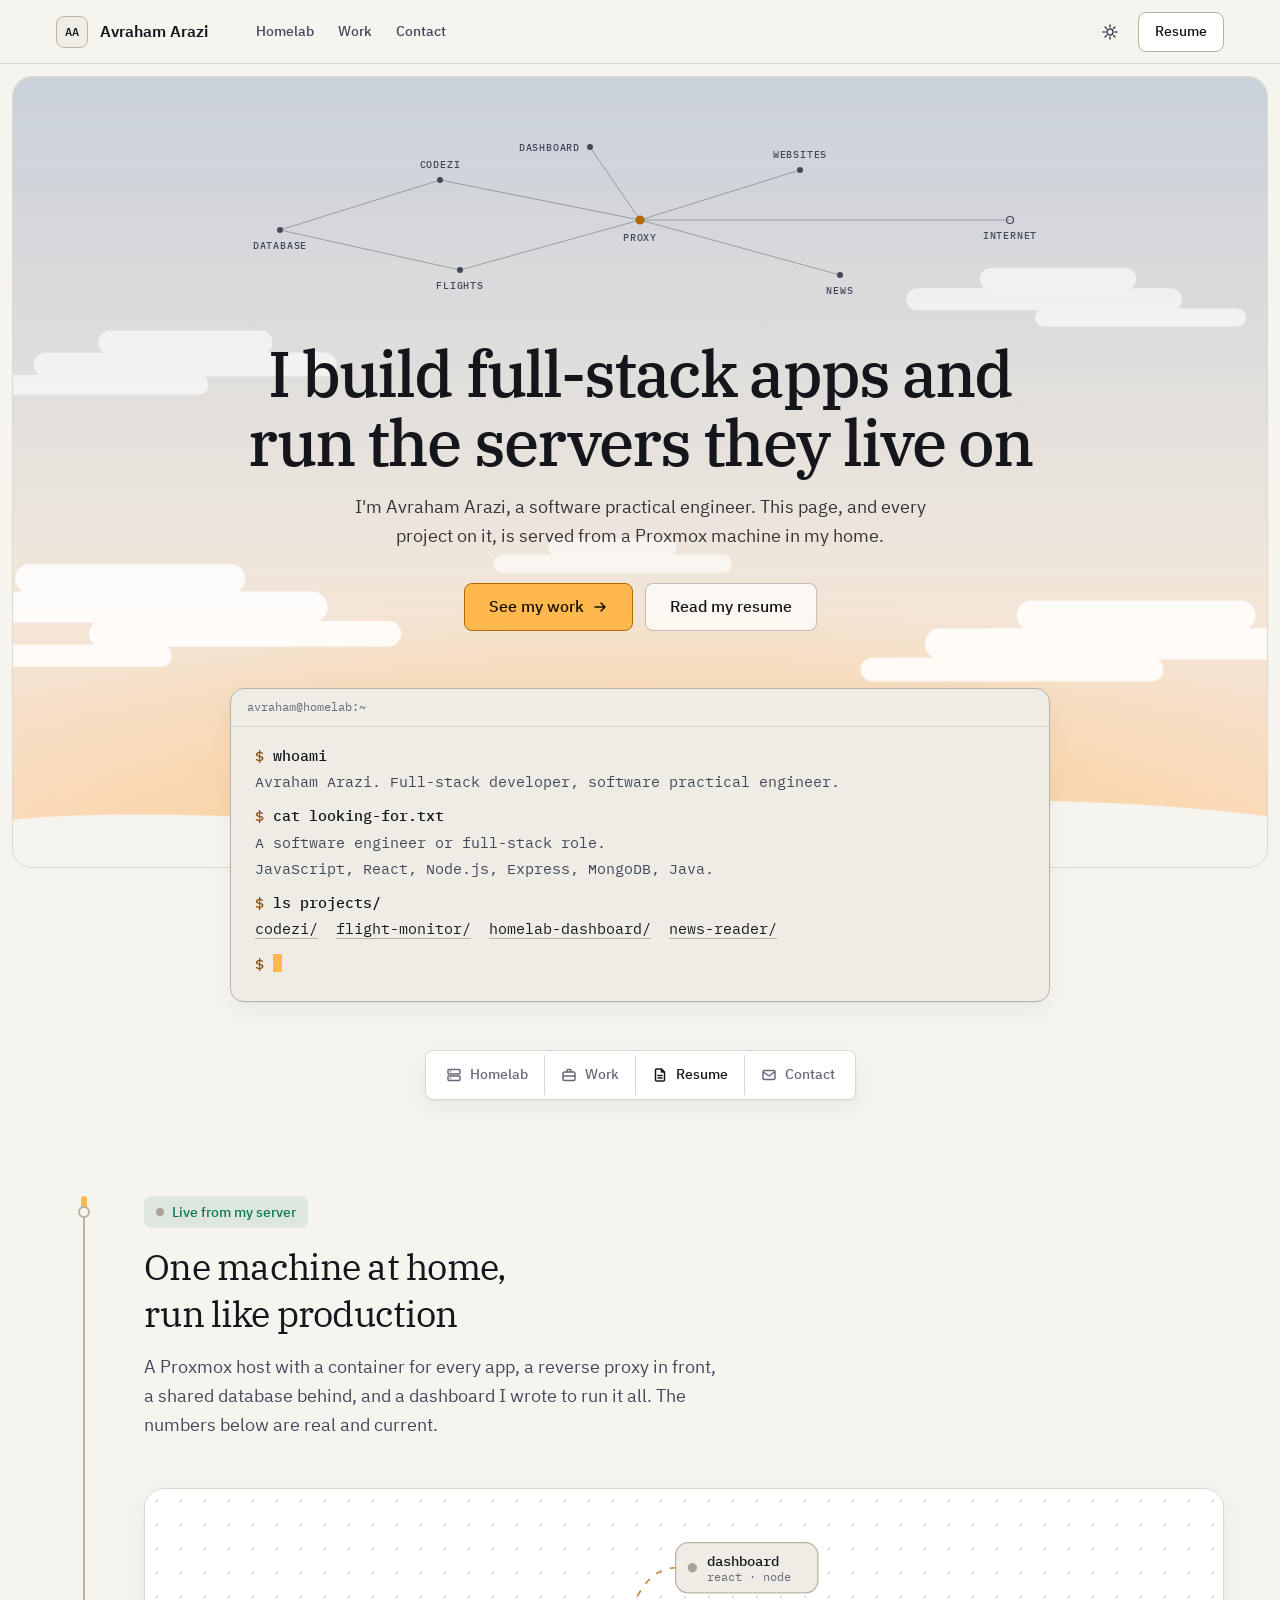
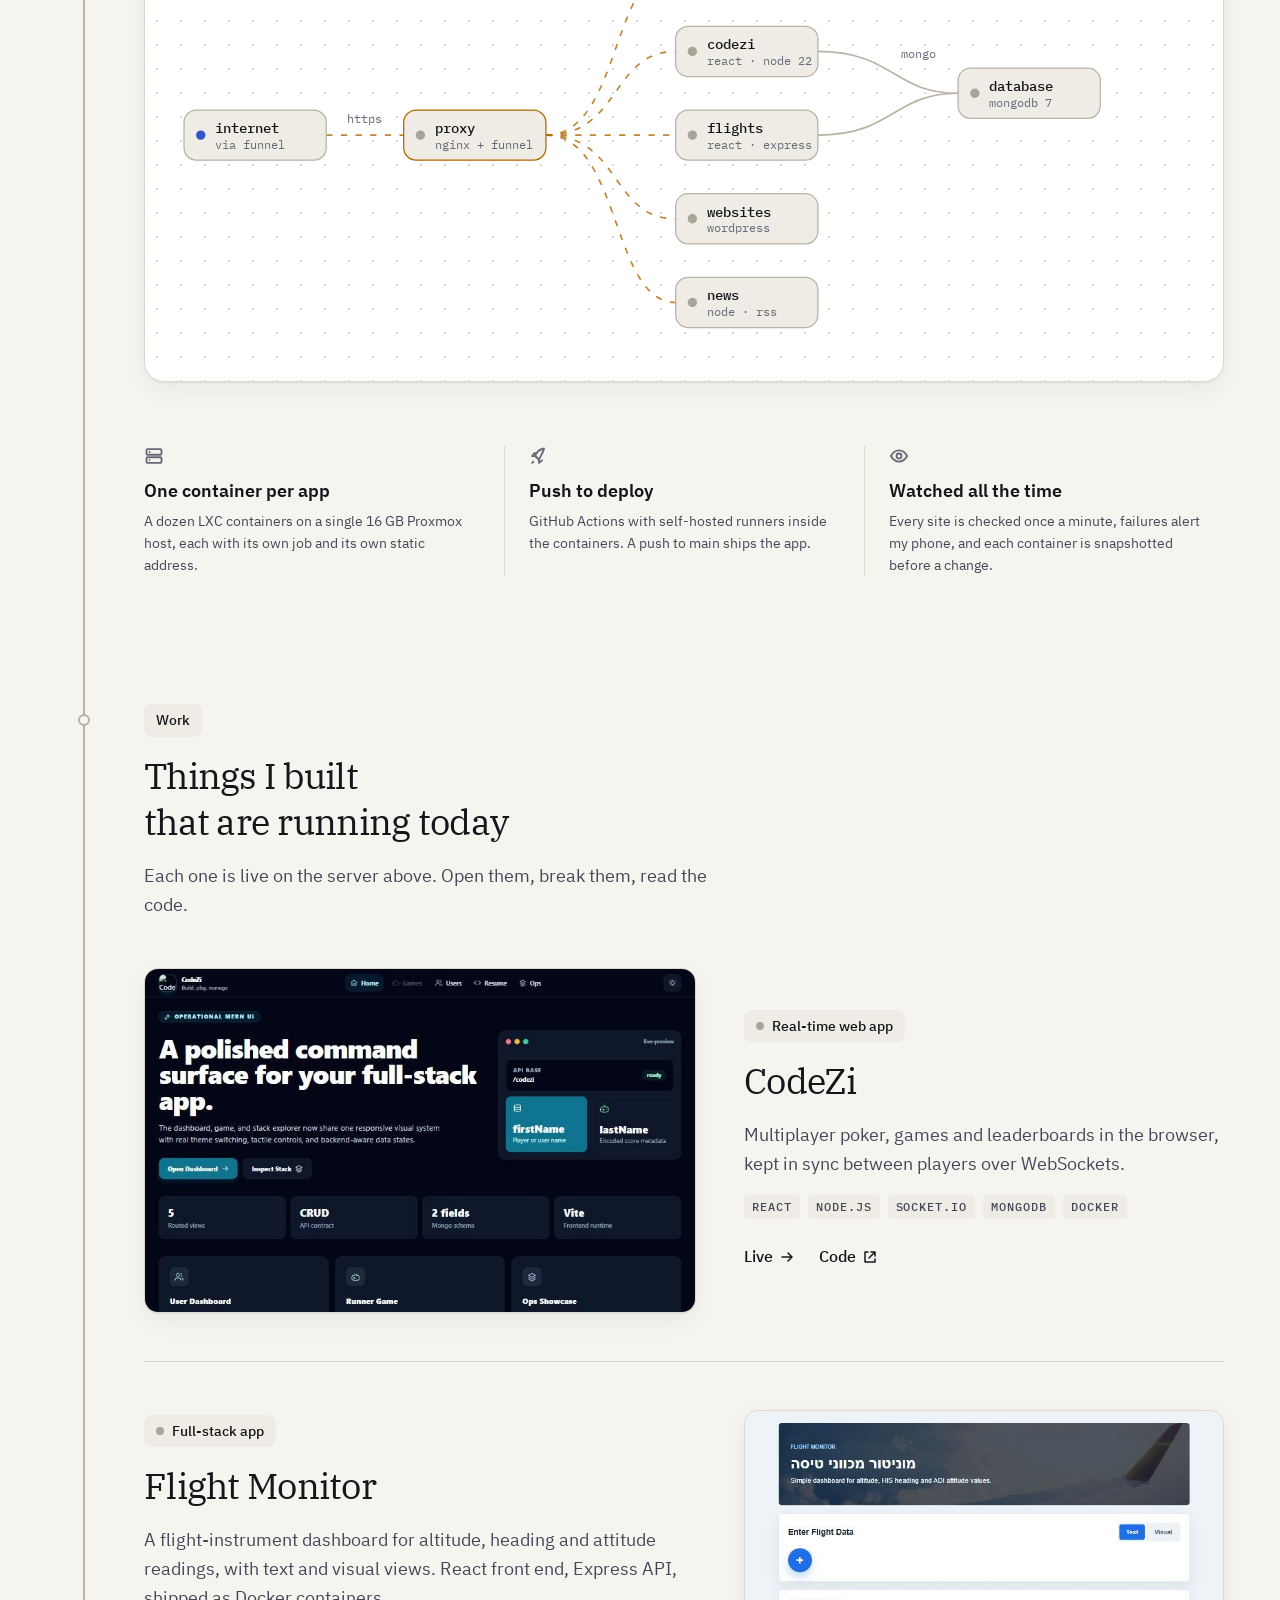
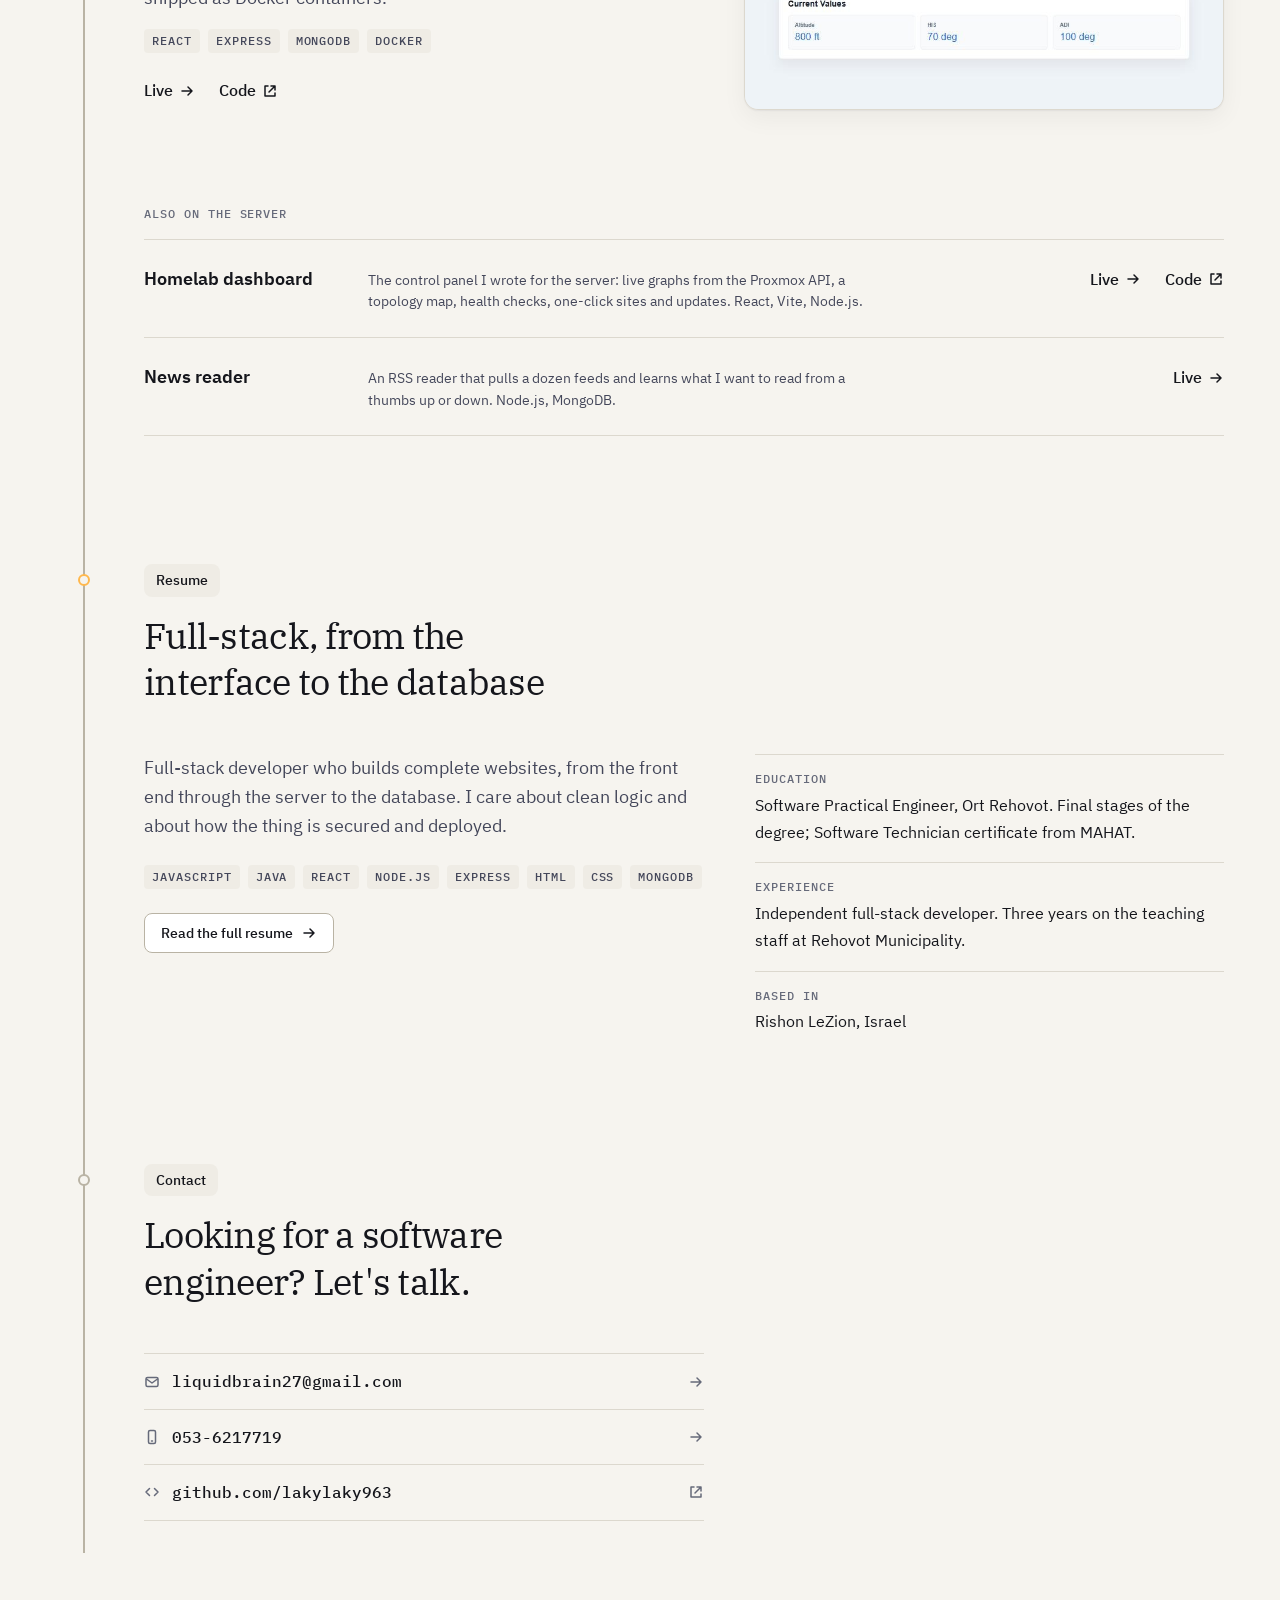
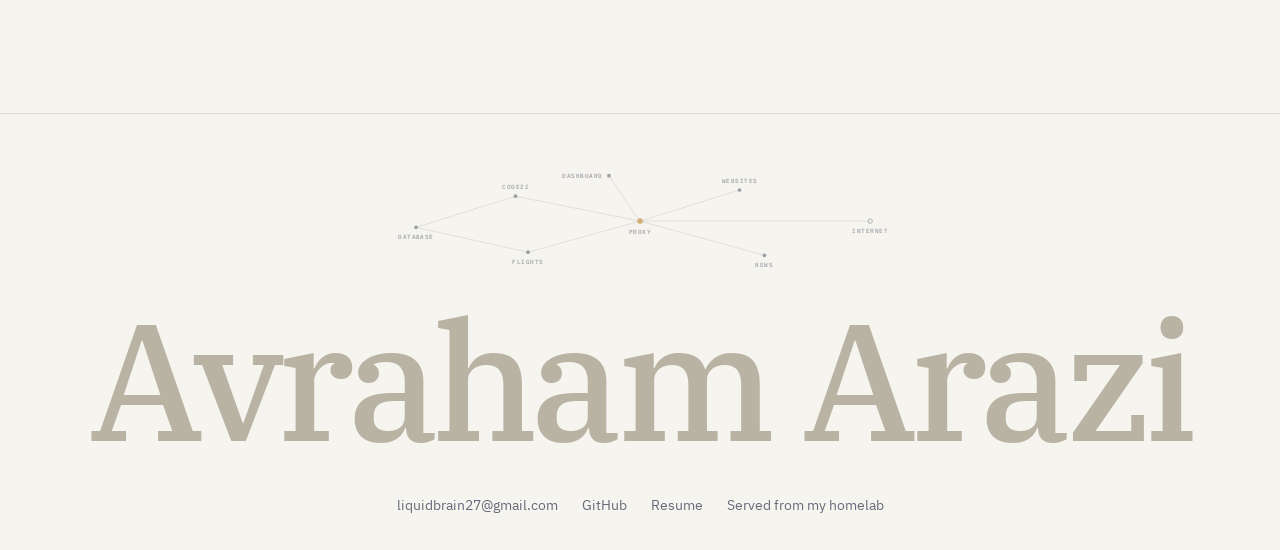
==== index.html @ 73b118d9 "Portfolio v1: sky hero, terminal, homelab chapter with live data, work, resume Static site built fro" ====
<!doctype html>
<html lang="en" dir="ltr" data-theme="dark">
<head>
<meta charset="utf-8">
<meta name="viewport" content="width=device-width, initial-scale=1">
<title>Avraham Arazi · Full-stack developer</title>
<meta name="description" content="Avraham Arazi is a full-stack developer who builds web apps and runs the servers they live on. Projects, live homelab stats and resume.">
<meta name="api-base" content="/">
<meta name="theme-color" content="#10121b">
<script>(function(){var d=document.documentElement,t;try{t=localStorage.getItem('theme')}catch(e){}if(!t)t=matchMedia('(prefers-color-scheme: light)').matches?'light':'dark';d.dataset.theme=t;d.classList.add('js')})()</script>
<link rel="preload" href="fonts/IBMPlexSans-Regular-Latin1.woff2" as="font" type="font/woff2" crossorigin>
<link rel="preload" href="fonts/IBMPlexSerif-Medium-Latin1.woff2" as="font" type="font/woff2" crossorigin>
<link rel="stylesheet" href="css/site.css">
<link rel="icon" href="img/favicon.svg" type="image/svg+xml">
</head>
<body>
<a class="skip" href="#main">Skip to content</a>

<svg width="0" height="0" style="position:absolute" aria-hidden="true">
  <symbol id="i-arrow" viewBox="0 0 16 16"><path d="M3 8h10M9 4l4 4-4 4"/></symbol>
  <symbol id="i-out" viewBox="0 0 16 16"><path d="M6 3H3v10h10v-3M9 3h4v4M13 3 7 9"/></symbol>
  <symbol id="i-sun" viewBox="0 0 16 16"><circle cx="8" cy="8" r="3"/><path d="M8 1v2M8 13v2M1 8h2M13 8h2M3 3l1.4 1.4M11.6 11.6 13 13M3 13l1.4-1.4M11.6 4.4 13 3"/></symbol>
  <symbol id="i-moon" viewBox="0 0 16 16"><path d="M13.5 9.5A6 6 0 0 1 6.5 2.5a6 6 0 1 0 7 7z"/></symbol>
  <symbol id="i-server" viewBox="0 0 16 16"><rect x="2" y="2.5" width="12" height="4.5" rx="1"/><rect x="2" y="9" width="12" height="4.5" rx="1"/><path d="M4.5 4.75h.01M4.5 11.25h.01"/></symbol>
  <symbol id="i-work" viewBox="0 0 16 16"><rect x="2" y="5" width="12" height="8.5" rx="1.5"/><path d="M6 5V3.5A1 1 0 0 1 7 2.5h2a1 1 0 0 1 1 1V5M2 9h12"/></symbol>
  <symbol id="i-file" viewBox="0 0 16 16"><path d="M9.5 2H4.5a1 1 0 0 0-1 1v10a1 1 0 0 0 1 1h7a1 1 0 0 0 1-1V5zM9.5 2v3h3M6 8.5h4M6 11h4"/></symbol>
  <symbol id="i-mail" viewBox="0 0 16 16"><rect x="2" y="3.5" width="12" height="9" rx="1.5"/><path d="m2.5 5 5.5 4 5.5-4"/></symbol>
  <symbol id="i-phone" viewBox="0 0 16 16"><rect x="4.5" y="1.5" width="7" height="13" rx="1.5"/><path d="M7.5 12h1"/></symbol>
  <symbol id="i-code" viewBox="0 0 16 16"><path d="m5.5 4.5-3.5 3.5 3.5 3.5M10.5 4.5 14 8l-3.5 3.5"/></symbol>
  <symbol id="i-rocket" viewBox="0 0 16 16"><path d="M8 11 5 8c.8-2.8 2.8-5.2 7-6 -.8 4.2-3.2 6.2-4 9zM5 8H2.500l2-2.500M8 11v2.500l2.5-2M3.5 12.500l-1 1"/></symbol>
  <symbol id="i-eye" viewBox="0 0 16 16"><path d="M1.5 8S4 3.5 8 3.5 14.5 8 14.5 8 12 12.5 8 12.5 1.5 8 1.5 8z"/><circle cx="8" cy="8" r="2"/></symbol>
</svg>

<header class="nav">
  <div class="wrap">
    <a class="brand" href="./" aria-label="Avraham Arazi, home"><span class="mono-tile" aria-hidden="true">AA</span><span>Avraham Arazi</span></a>
    <nav class="nav-links" aria-label="Main">
      <a href="#homelab">Homelab</a>
      <a href="#work">Work</a>
      <a href="#contact">Contact</a>
    </nav>
    <div class="nav-end">
      <button class="btn btn-icon theme" type="button" aria-label="Switch between dark and light theme"><svg class="icon i-moon"><use href="#i-moon"/></svg><svg class="icon i-sun"><use href="#i-sun"/></svg></button>
      <a class="btn" href="resume/">Resume</a>
    </div>
  </div>
</header>

<main id="main">
  <section class="hero" aria-labelledby="hero-title">
    <div class="sky">
      <svg class="sky-art" viewBox="0 0 1440 860" preserveAspectRatio="xMidYMax slice" aria-hidden="true">
        <defs>
          <linearGradient id="sky-g" x1="0" x2="0" y1="0" y2="1"><stop offset="0" class="sky-top"/><stop offset=".58" class="sky-mid"/><stop offset=".92" class="sky-low"/></linearGradient>
          <radialGradient id="glow-g" cx=".5" cy=".5" r=".5"><stop offset="0" class="sky-glow-a"/><stop offset="1" class="sky-glow-b"/></radialGradient>
          <pattern id="dots-p" width="24" height="24" patternUnits="userSpaceOnUse"><circle cx="1" cy="1" r="1"/></pattern>
          <linearGradient id="fade-g" x1="0" x2="0" y1="0" y2="1"><stop offset="0" stop-color="#fff"/><stop offset=".7" stop-color="#fff" stop-opacity="0"/></linearGradient>
          <mask id="fade-m"><rect width="1440" height="860" fill="url(#fade-g)"/></mask>
        </defs>
        <rect width="1440" height="860" fill="url(#sky-g)"/>
        <ellipse cx="720" cy="810" rx="820" ry="250" fill="url(#glow-g)"/>
        <rect class="sky-dots" width="1440" height="860" fill="url(#dots-p)" mask="url(#fade-m)"/>
        <g class="sky-stars"><circle cx="1336" cy="180" r="0.8" opacity="0.7"/><circle cx="410" cy="16" r="0.8" opacity="0.7"/><circle cx="525" cy="123" r="0.8" opacity="0.5"/><circle cx="515" cy="489" r="0.8" opacity="0.35"/><circle cx="1313" cy="237" r="0.6" opacity="0.9"/><circle cx="863" cy="354" r="1.3" opacity="0.9"/><circle cx="724" cy="8" r="1.3" opacity="0.9"/><circle cx="526" cy="31" r="0.8" opacity="0.5"/><circle cx="1081" cy="32" r="0.8" opacity="0.7"/><circle cx="84" cy="380" r="1" opacity="0.35"/><circle cx="356" cy="169" r="0.6" opacity="0.7"/><circle cx="1114" cy="565" r="0.6" opacity="0.35"/><circle cx="933" cy="384" r="0.8" opacity="0.9"/><circle cx="141" cy="93" r="0.8" opacity="0.9"/><circle cx="730" cy="8" r="0.6" opacity="0.7"/><circle cx="371" cy="182" r="1" opacity="0.35"/><circle cx="1067" cy="68" r="0.6" opacity="0.9"/><circle cx="1146" cy="20" r="0.8" opacity="0.35"/><circle cx="813" cy="109" r="0.6" opacity="0.7"/><circle cx="528" cy="396" r="1.3" opacity="0.35"/><circle cx="622" cy="167" r="0.8" opacity="0.35"/><circle cx="1207" cy="9" r="0.8" opacity="0.5"/><circle cx="986" cy="225" r="1.3" opacity="0.35"/><circle cx="15" cy="250" r="0.8" opacity="0.5"/><circle cx="614" cy="324" r="0.6" opacity="0.35"/><circle cx="1159" cy="149" r="1.3" opacity="0.9"/><circle cx="15" cy="44" r="0.8" opacity="0.35"/><circle cx="1279" cy="47" r="0.8" opacity="0.5"/><circle cx="682" cy="424" r="0.6" opacity="0.7"/><circle cx="94" cy="45" r="0.6" opacity="0.7"/><circle cx="484" cy="31" r="0.8" opacity="0.9"/><circle cx="217" cy="62" r="0.8" opacity="0.7"/><circle cx="70" cy="295" r="0.6" opacity="0.7"/><circle cx="1103" cy="173" r="0.8" opacity="0.7"/><circle cx="1380" cy="51" r="0.6" opacity="0.7"/><circle cx="1172" cy="318" r="0.6" opacity="0.35"/><circle cx="969" cy="260" r="1" opacity="0.35"/><circle cx="507" cy="155" r="0.8" opacity="0.35"/><circle cx="266" cy="22" r="0.6" opacity="0.7"/><circle cx="426" cy="39" r="1" opacity="0.35"/><circle cx="391" cy="516" r="0.6" opacity="0.9"/><circle cx="1240" cy="12" r="0.8" opacity="0.5"/><circle cx="201" cy="228" r="1" opacity="0.9"/><circle cx="756" cy="102" r="1" opacity="0.5"/><circle cx="810" cy="321" r="0.6" opacity="0.35"/><circle cx="724" cy="65" r="0.6" opacity="0.7"/><circle cx="786" cy="175" r="0.6" opacity="0.5"/><circle cx="1226" cy="16" r="1.3" opacity="0.35"/><circle cx="1302" cy="29" r="1" opacity="0.9"/><circle cx="1123" cy="20" r="0.6" opacity="0.5"/><circle cx="637" cy="294" r="0.8" opacity="0.7"/><circle cx="1092" cy="535" r="0.8" opacity="0.7"/><circle cx="1282" cy="560" r="0.6" opacity="0.9"/><circle cx="715" cy="118" r="0.8" opacity="0.7"/><circle cx="1006" cy="46" r="1.3" opacity="0.5"/><circle cx="1089" cy="349" r="1" opacity="0.5"/><circle cx="464" cy="345" r="0.6" opacity="0.7"/><circle cx="1424" cy="87" r="0.6" opacity="0.9"/><circle cx="1008" cy="75" r="0.8" opacity="0.35"/><circle cx="376" cy="24" r="0.8" opacity="0.35"/><circle cx="124" cy="162" r="0.6" opacity="0.7"/><circle cx="210" cy="24" r="0.6" opacity="0.7"/><circle cx="1137" cy="391" r="1" opacity="0.9"/><circle cx="1276" cy="506" r="0.8" opacity="0.35"/><circle cx="364" cy="285" r="0.8" opacity="0.35"/><circle cx="182" cy="379" r="1" opacity="0.7"/><circle cx="1411" cy="281" r="0.6" opacity="0.35"/><circle cx="474" cy="9" r="1" opacity="0.7"/><circle cx="1019" cy="107" r="0.6" opacity="0.9"/><circle cx="1299" cy="18" r="0.6" opacity="0.7"/><circle cx="584" cy="304" r="0.6" opacity="0.5"/><circle cx="1260" cy="395" r="0.6" opacity="0.5"/><circle cx="47" cy="229" r="0.8" opacity="0.35"/><circle cx="770" cy="321" r="0.6" opacity="0.9"/><circle cx="1331" cy="35" r="0.8" opacity="0.7"/><circle cx="582" cy="352" r="0.6" opacity="0.7"/><circle cx="538" cy="48" r="0.8" opacity="0.9"/><circle cx="1104" cy="30" r="0.8" opacity="0.9"/><circle cx="811" cy="440" r="1.3" opacity="0.9"/><circle cx="706" cy="155" r="0.6" opacity="0.35"/><circle cx="260" cy="32" r="1.3" opacity="0.9"/><circle cx="393" cy="378" r="0.6" opacity="0.7"/><circle cx="1013" cy="489" r="1.3" opacity="0.9"/><circle cx="687" cy="358" r="0.8" opacity="0.7"/><circle cx="199" cy="22" r="0.6" opacity="0.9"/><circle cx="346" cy="147" r="1" opacity="0.35"/><circle cx="29" cy="285" r="0.6" opacity="0.7"/><circle cx="1043" cy="334" r="0.6" opacity="0.7"/><circle cx="1383" cy="397" r="0.8" opacity="0.35"/><circle cx="1022" cy="222" r="0.8" opacity="0.9"/><circle cx="1163" cy="131" r="0.8" opacity="0.5"/><circle cx="11" cy="345" r="0.6" opacity="0.9"/><circle cx="51" cy="148" r="1.3" opacity="0.9"/><circle cx="125" cy="57" r="1.3" opacity="0.9"/><circle cx="1135" cy="11" r="1" opacity="0.7"/><circle cx="392" cy="269" r="0.6" opacity="0.5"/><circle cx="1034" cy="329" r="0.8" opacity="0.5"/><circle cx="27" cy="366" r="1" opacity="0.9"/><circle cx="1012" cy="48" r="1" opacity="0.9"/><circle cx="335" cy="53" r="0.8" opacity="0.7"/><circle cx="488" cy="551" r="0.8" opacity="0.9"/><circle cx="109" cy="185" r="0.8" opacity="0.5"/><circle cx="203" cy="89" r="1.3" opacity="0.5"/><circle cx="1430" cy="12" r="0.6" opacity="0.35"/><circle cx="758" cy="168" r="1" opacity="0.9"/><circle cx="830" cy="57" r="0.6" opacity="0.7"/><circle cx="147" cy="331" r="1.3" opacity="0.7"/><circle cx="902" cy="408" r="1.3" opacity="0.35"/><circle cx="1050" cy="559" r="1" opacity="0.9"/><circle cx="1425" cy="400" r="0.6" opacity="0.9"/></g>
        <g class="sky-cloud cloud-far">
          <rect x="60" y="300" width="330" height="26" rx="13"/><rect x="130" y="276" width="190" height="26" rx="13"/><rect x="20" y="324" width="230" height="22" rx="11"/>
          <rect x="1010" y="230" width="300" height="24" rx="12"/><rect x="1090" y="208" width="170" height="24" rx="12"/><rect x="1150" y="252" width="230" height="20" rx="10"/>
          <rect x="560" y="520" width="260" height="20" rx="10"/><rect x="620" y="502" width="140" height="20" rx="10"/>
        </g>
        <g class="sky-cloud cloud-near">
          <rect x="-40" y="560" width="420" height="34" rx="17"/><rect x="40" y="530" width="250" height="32" rx="16"/><rect x="120" y="592" width="340" height="28" rx="14"/><rect x="10" y="618" width="200" height="24" rx="12"/>
          <rect x="1030" y="600" width="450" height="34" rx="17"/><rect x="1130" y="570" width="260" height="32" rx="16"/><rect x="960" y="632" width="330" height="26" rx="13"/>
        </g>
        <path class="sky-ground" d="M0 812C220 786 430 826 720 804s520-24 720 6v50H0z"/>
      </svg>

      <svg class="constellation" viewBox="0 0 900 190" role="img" aria-label="My homelab drawn as a constellation: the internet reaches a proxy, which routes to the dashboard, CodeZi, the flight monitor, websites and news; two apps share a database.">
        <g id="const-g">
          <path class="c-line" d="M820 95 450 95M450 95 400 22M450 95 250 55M450 95 270 145M450 95 610 45M450 95 650 150M250 55 90 105M270 145 90 105"/>
          <g class="c-star" data-ct="106"><circle cx="90" cy="105" r="3"/><text x="90" y="124">database</text></g>
          <g class="c-star" data-ct="100"><circle cx="250" cy="55" r="3"/><text x="250" y="43">codezi</text></g>
          <g class="c-star" data-ct="103"><circle cx="270" cy="145" r="3"/><text x="270" y="164">flights</text></g>
          <g class="c-star" data-ct="105"><circle cx="400" cy="22" r="3"/><text x="390" y="26" style="text-anchor:end">dashboard</text></g>
          <g class="c-star proxy" data-ct="101"><circle cx="450" cy="95" r="4.5"/><text x="450" y="116">proxy</text></g>
          <g class="c-star" data-ct="108"><circle cx="610" cy="45" r="3"/><text x="610" y="33">websites</text></g>
          <g class="c-star" data-ct="110"><circle cx="650" cy="150" r="3"/><text x="650" y="169">news</text></g>
          <g class="c-star ring"><circle cx="820" cy="95" r="3.5"/><text x="820" y="114">internet</text></g>
        </g>
      </svg>

      <div class="hero-text">
        <h1 class="display" id="hero-title">I build full-stack apps and run the servers they live on</h1>
        <p class="lead">I'm Avraham Arazi, a software practical engineer. This page, and every project on it, is served from a Proxmox machine in my home.</p>
        <div class="hero-cta">
          <a class="btn btn-lg btn-primary" href="#work">See my work <svg class="icon"><use href="#i-arrow"/></svg></a>
          <a class="btn btn-lg btn-sky" href="resume/">Read my resume</a>
        </div>
      </div>
    </div>

    <div class="terminal" role="region" aria-label="Introduction">
      <div class="term-bar">avraham@homelab:~</div>
      <div class="term-body typing">
        <p class="cmd" data-line>whoami</p>
        <p class="out" data-line>Avraham Arazi. Full-stack developer, software practical engineer.</p>
        <p class="cmd" data-line>cat looking-for.txt</p>
        <p class="out" data-line>A software engineer or full-stack role.
JavaScript, React, Node.js, Express, MongoDB, Java.</p>
        <p class="cmd" data-line>ls projects/</p>
        <p class="out" data-line><a href="#p-codezi">codezi/</a>  <a href="#p-flights">flight-monitor/</a>  <a href="#also">homelab-dashboard/</a>  <a href="#also">news-reader/</a></p>
        <p class="cmd" data-line><span class="cursor" aria-hidden="true"></span></p>
      </div>
    </div>
  </section>

  <nav class="chapterbar" aria-label="Chapters">
    <ul>
      <li><a href="#homelab"><svg class="icon"><use href="#i-server"/></svg>Homelab</a></li>
      <li><a href="#work"><svg class="icon"><use href="#i-work"/></svg>Work</a></li>
      <li><a href="#resume"><svg class="icon"><use href="#i-file"/></svg>Resume</a></li>
      <li><a href="#contact"><svg class="icon"><use href="#i-mail"/></svg>Contact</a></li>
    </ul>
  </nav>

  <div class="chapters">
    <div class="cable" aria-hidden="true"><span class="packet"></span></div>

    <section class="chapter" id="homelab" aria-labelledby="homelab-title">
      <div class="chapter-head">
        <span class="pill pill-live"><span class="dot" data-host-dot></span>Live from my server</span>
        <h2 id="homelab-title">One machine at home,<br>run like production</h2>
        <p class="lead">A Proxmox host with a container for every app, a reverse proxy in front, a shared database behind, and a dashboard I wrote to run it all. The numbers below are real and current.</p>
      </div>

      <div class="panel topo">
        <svg viewBox="0 0 1000 440" role="img" aria-label="How a request reaches each app: internet, then the proxy, then one container per app, with a shared database.">
          <path class="edge live" d="M158 220H232"/>
          <path class="edge live" d="M368 220C440 220 430 60 492 60"/>
          <path class="edge live" d="M368 220C440 220 430 140 492 140"/>
          <path class="edge live" d="M368 220H492"/>
          <path class="edge live" d="M368 220C440 220 430 300 492 300"/>
          <path class="edge live" d="M368 220C440 220 430 380 492 380"/>
          <path class="edge" d="M628 140C700 140 700 180 762 180"/>
          <path class="edge" d="M628 220C700 220 700 180 762 180"/>
          <text class="edge-label" x="195" y="208">https</text>
          <text class="edge-label" x="724" y="146">mongo</text>
          <g class="node" transform="translate(90 220)"><rect x="-68" y="-24" width="136" height="48" rx="12"/><circle class="led" cx="-52" cy="0" r="4.5" style="fill:var(--data-2)"/><text class="n-name" x="-38" y="-2">internet</text><text class="n-sub" x="-38" y="13">via funnel</text></g>
          <g class="node proxy" data-ct="101" transform="translate(300 220)"><rect x="-68" y="-24" width="136" height="48" rx="12"/><circle class="led" cx="-52" cy="0" r="4.5"/><text class="n-name" x="-38" y="-2">proxy</text><text class="n-sub" x="-38" y="13">nginx + funnel</text></g>
          <g class="node" data-ct="105" transform="translate(560 60)"><rect x="-68" y="-24" width="136" height="48" rx="12"/><circle class="led" cx="-52" cy="0" r="4.5"/><text class="n-name" x="-38" y="-2">dashboard</text><text class="n-sub" x="-38" y="13">react · node</text></g>
          <g class="node" data-ct="100" transform="translate(560 140)"><rect x="-68" y="-24" width="136" height="48" rx="12"/><circle class="led" cx="-52" cy="0" r="4.5"/><text class="n-name" x="-38" y="-2">codezi</text><text class="n-sub" x="-38" y="13">react · node 22</text></g>
          <g class="node" data-ct="103" transform="translate(560 220)"><rect x="-68" y="-24" width="136" height="48" rx="12"/><circle class="led" cx="-52" cy="0" r="4.5"/><text class="n-name" x="-38" y="-2">flights</text><text class="n-sub" x="-38" y="13">react · express</text></g>
          <g class="node" data-ct="108" transform="translate(560 300)"><rect x="-68" y="-24" width="136" height="48" rx="12"/><circle class="led" cx="-52" cy="0" r="4.5"/><text class="n-name" x="-38" y="-2">websites</text><text class="n-sub" x="-38" y="13">wordpress</text></g>
          <g class="node" data-ct="110" transform="translate(560 380)"><rect x="-68" y="-24" width="136" height="48" rx="12"/><circle class="led" cx="-52" cy="0" r="4.5"/><text class="n-name" x="-38" y="-2">news</text><text class="n-sub" x="-38" y="13">node · rss</text></g>
          <g class="node" data-ct="106" transform="translate(830 180)"><rect x="-68" y="-24" width="136" height="48" rx="12"/><circle class="led" cx="-52" cy="0" r="4.5"/><text class="n-name" x="-38" y="-2">database</text><text class="n-sub" x="-38" y="13">mongodb 7</text></g>
        </svg>
      </div>

      <div class="wall">
        <article class="card chart" data-chart="cpu"><div class="card-head"><h3>CPU</h3><span class="label" data-note>last 24 h</span></div><div data-plot><p class="empty">Loading live data…</p></div></article>
        <article class="card chart" data-chart="mem"><div class="card-head"><h3>Memory</h3><span class="label" data-note>last 24 h</span></div><div data-plot><p class="empty">Loading live data…</p></div></article>
        <article class="card chart" data-chart="net"><div class="card-head"><h3>Network</h3><span class="label" data-note>last 24 h</span></div><div data-plot><p class="empty">Loading live data…</p></div></article>
        <article class="card span-2"><div class="card-head"><h3>Uptime</h3><span class="label">last 7 days</span></div><div data-uptime><p class="empty">Loading live data…</p></div></article>
        <article class="card readout"><div class="card-head"><h3>Right now</h3><span class="label" data-at></span></div><div data-readout><p class="empty">Loading live data…</p></div></article>
      </div>

      <ul class="facts">
        <li><svg class="icon icon-lg"><use href="#i-server"/></svg><h3>One container per app</h3><p>A dozen LXC containers on a single 16 GB Proxmox host, each with its own job and its own static address.</p></li>
        <li><svg class="icon icon-lg"><use href="#i-rocket"/></svg><h3>Push to deploy</h3><p>GitHub Actions with self-hosted runners inside the containers. A push to main ships the app.</p></li>
        <li><svg class="icon icon-lg"><use href="#i-eye"/></svg><h3>Watched all the time</h3><p>Every site is checked once a minute, failures alert my phone, and each container is snapshotted before a change.</p></li>
      </ul>
    </section>

    <section class="chapter" id="work" aria-labelledby="work-title">
      <div class="chapter-head">
        <span class="pill">Work</span>
        <h2 id="work-title">Things I built<br>that are running today</h2>
        <p class="lead">Each one is live on the server above. Open them, break them, read the code.</p>
      </div>

      <article class="project" id="p-codezi">
        <a class="shot" href="https://central-proxy.bluebuck-tailor.ts.net/codezi/"><img src="img/codezi.jpg" width="800" height="500" loading="lazy" alt="CodeZi home screen"></a>
        <div class="project-text">
          <span class="pill"><span class="dot" data-site="codezi"></span>Real-time web app</span>
          <h2>CodeZi</h2>
          <p class="lead">Multiplayer poker, games and leaderboards in the browser, kept in sync between players over WebSockets.</p>
          <ul class="tags"><li class="tag">React</li><li class="tag">Node.js</li><li class="tag">Socket.io</li><li class="tag">MongoDB</li><li class="tag">Docker</li></ul>
          <div class="project-links"><a class="quiet" href="https://central-proxy.bluebuck-tailor.ts.net/codezi/">Live <svg class="icon"><use href="#i-arrow"/></svg></a><a class="quiet" href="https://github.com/lakylaky963/CodeZi-Homelab">Code <svg class="icon"><use href="#i-out"/></svg></a></div>
        </div>
      </article>

      <article class="project" id="p-flights">
        <a class="shot" href="https://central-proxy.bluebuck-tailor.ts.net/docker-avi/"><img src="img/flights.jpg" width="800" height="500" loading="lazy" alt="Flight Monitor showing altitude, heading and attitude values"></a>
        <div class="project-text">
          <span class="pill"><span class="dot" data-site="flights"></span>Full-stack app</span>
          <h2>Flight Monitor</h2>
          <p class="lead">A flight-instrument dashboard for altitude, heading and attitude readings, with text and visual views. React front end, Express API, shipped as Docker containers.</p>
          <ul class="tags"><li class="tag">React</li><li class="tag">Express</li><li class="tag">MongoDB</li><li class="tag">Docker</li></ul>
          <div class="project-links"><a class="quiet" href="https://central-proxy.bluebuck-tailor.ts.net/docker-avi/">Live <svg class="icon"><use href="#i-arrow"/></svg></a><a class="quiet" href="https://github.com/home-lab-TH/shachar_b_avi">Code <svg class="icon"><use href="#i-out"/></svg></a></div>
        </div>
      </article>

      <div class="also" id="also">
        <h3 class="label">Also on the server</h3>
        <ul>
          <li><span class="also-name">Homelab dashboard</span><span class="also-what">The control panel I wrote for the server: live graphs from the Proxmox API, a topology map, health checks, one-click sites and updates. React, Vite, Node.js.</span><span class="project-links"><a class="quiet" href="https://central-proxy.bluebuck-tailor.ts.net/">Live <svg class="icon"><use href="#i-arrow"/></svg></a><a class="quiet" href="https://github.com/home-lab-TH/landingPage">Code <svg class="icon"><use href="#i-out"/></svg></a></span></li>
          <li><span class="also-name">News reader</span><span class="also-what">An RSS reader that pulls a dozen feeds and learns what I want to read from a thumbs up or down. Node.js, MongoDB.</span><span class="project-links"><a class="quiet" href="https://central-proxy.bluebuck-tailor.ts.net/news/">Live <svg class="icon"><use href="#i-arrow"/></svg></a></span></li>
        </ul>
      </div>
    </section>

    <section class="chapter" id="resume" aria-labelledby="resume-title">
      <div class="chapter-head">
        <span class="pill">Resume</span>
        <h2 id="resume-title">Full-stack, from the<br>interface to the database</h2>
      </div>
      <div class="two">
        <div>
          <p class="lead">Full-stack developer who builds complete websites, from the front end through the server to the database. I care about clean logic and about how the thing is secured and deployed.</p>
          <ul class="tags"><li class="tag">JavaScript</li><li class="tag">Java</li><li class="tag">React</li><li class="tag">Node.js</li><li class="tag">Express</li><li class="tag">HTML</li><li class="tag">CSS</li><li class="tag">MongoDB</li></ul>
          <a class="btn" href="resume/">Read the full resume <svg class="icon"><use href="#i-arrow"/></svg></a>
        </div>
        <dl class="kv">
          <div><dt class="label">Education</dt><dd>Software Practical Engineer, Ort Rehovot. Final stages of the degree; Software Technician certificate from MAHAT.</dd></div>
          <div><dt class="label">Experience</dt><dd>Independent full-stack developer. Three years on the teaching staff at Rehovot Municipality.</dd></div>
          <div><dt class="label">Based in</dt><dd>Rishon LeZion, Israel</dd></div>
        </dl>
      </div>
    </section>

    <section class="chapter" id="contact" aria-labelledby="contact-title">
      <div class="chapter-head">
        <span class="pill">Contact</span>
        <h2 id="contact-title">Looking for a software<br>engineer? Let's talk.</h2>
      </div>
        <div class="contact-list ltr">
          <a href="mailto:liquidbrain27@gmail.com"><svg class="icon"><use href="#i-mail"/></svg>liquidbrain27@gmail.com<svg class="icon go"><use href="#i-arrow"/></svg></a>
          <a href="tel:+972536217719"><svg class="icon"><use href="#i-phone"/></svg>053-6217719<svg class="icon go"><use href="#i-arrow"/></svg></a>
          <a href="https://github.com/lakylaky963"><svg class="icon"><use href="#i-code"/></svg>github.com/lakylaky963<svg class="icon go"><use href="#i-out"/></svg></a>
        </div>
    </section>
  </div>
</main>

<footer class="footer">
  <svg class="constellation" viewBox="0 0 900 190" aria-hidden="true"><use href="#const-g"/></svg>
  <p class="wordmark" aria-hidden="true">Avraham Arazi</p>
  <p class="footer-row"><a href="mailto:liquidbrain27@gmail.com">liquidbrain27@gmail.com</a><a href="https://github.com/lakylaky963">GitHub</a><a href="resume/">Resume</a><span>Served from my homelab<span data-foot-uptime></span></span></p>
</footer>

<script src="js/site.js" defer></script>
</body>
</html>
---- css/site.css ----
/* Avraham Arazi portfolio. Every value comes from DESIGN.md; use the tokens, not raw values. */

/* ---------- fonts (IBM Plex, self-hosted, SIL OFL) ---------- */
@font-face { font-family: 'IBM Plex Sans'; font-weight: 400; font-display: swap; src: url('../fonts/IBMPlexSans-Regular-Latin1.woff2') format('woff2'); }
@font-face { font-family: 'IBM Plex Sans'; font-weight: 500; font-display: swap; src: url('../fonts/IBMPlexSans-Medium-Latin1.woff2') format('woff2'); }
@font-face { font-family: 'IBM Plex Sans'; font-weight: 600; font-display: swap; src: url('../fonts/IBMPlexSans-SemiBold-Latin1.woff2') format('woff2'); }
@font-face { font-family: 'IBM Plex Serif'; font-weight: 400; font-display: swap; src: url('../fonts/IBMPlexSerif-Regular-Latin1.woff2') format('woff2'); }
@font-face { font-family: 'IBM Plex Serif'; font-weight: 500; font-display: swap; src: url('../fonts/IBMPlexSerif-Medium-Latin1.woff2') format('woff2'); }
@font-face { font-family: 'IBM Plex Mono'; font-weight: 400; font-display: swap; src: url('../fonts/IBMPlexMono-Regular-Latin1.woff2') format('woff2'); }
@font-face { font-family: 'IBM Plex Mono'; font-weight: 500; font-display: swap; src: url('../fonts/IBMPlexMono-Medium-Latin1.woff2') format('woff2'); }

/* ---------- tokens ---------- */
:root {
  --bg:#10121b; --surface:#171a26; --raised:#1f2331; --line:#2a2e3e; --line-strong:#3b4055;
  --text:#eef0f6; --text-2:#b7bbcb; --muted:#8c92a8;
  --accent:#ffb84d; --accent-ink:#1a1000; --accent-text:#ffb84d; --accent-mark:#ffb84d;
  --data-2:#7aa2ff; --ok:#34d399; --warn:#fbbf24; --error:#f87171; --off:#5a5f73;
  --sky-top:#151a33; --sky-mid:#3a3257; --sky-low:#8a5a52; --sky-horizon:rgba(255,184,77,.35); --cloud:#2b2947;
  --star-op:.75; --over-sky:rgba(0,0,0,.35); --nav-bg:rgba(16,18,27,.85); --btn-edge:rgba(255,255,255,.15);
  --shadow:none;
  --r-xl:20px; --r-lg:14px; --r-md:8px; --r-sm:4px;
  --s-1:4px; --s-2:8px; --s-3:12px; --s-4:16px; --s-5:24px; --s-6:32px; --s-7:48px; --s-8:64px; --s-9:96px; --s-10:128px;
  --content:1200px; --gutter:88px; --measure:68ch;
  --serif:'IBM Plex Serif','Frank Ruhl Libre',Georgia,serif;
  --sans:'IBM Plex Sans','IBM Plex Sans Hebrew',system-ui,-apple-system,'Segoe UI',sans-serif;
  --mono:'IBM Plex Mono',ui-monospace,Menlo,Consolas,monospace;
  color-scheme:dark;
}
[data-theme="light"] {
  --bg:#f6f4ef; --surface:#ffffff; --raised:#efece5; --line:#dcd8ce; --line-strong:#b9b3a4;
  --text:#15161c; --text-2:#44475a; --muted:#666a7a;
  --accent-text:#8f4a00; --accent-mark:#b06a00;
  --data-2:#3256cc; --ok:#0b7a53; --warn:#a15c00; --error:#c22f2f; --off:#a9a496;
  --sky-top:#dfe7f1; --sky-mid:#f1e9e0; --sky-low:#f9dcc0; --sky-horizon:rgba(255,184,77,.30); --cloud:#ffffff;
  --star-op:0; --over-sky:rgba(255,255,255,.7); --nav-bg:rgba(246,244,239,.88); --btn-edge:#b06a00;
  --shadow:0 1px 2px rgba(21,22,28,.06), 0 8px 24px rgba(21,22,28,.05);
  color-scheme:light;
}

/* ---------- base ---------- */
*, *::before, *::after { box-sizing: border-box; }
html { scroll-behavior: smooth; scroll-padding-top: 132px; -webkit-text-size-adjust: 100%; }
body { margin: 0; background: var(--bg); color: var(--text); font: 400 16px/1.7 var(--sans); -webkit-font-smoothing: antialiased; }
h1, h2, h3, p, ul, ol, dl, dd, figure { margin: 0; }
ul, ol { padding: 0; list-style: none; }
img, svg { display: block; max-width: 100%; }
a { color: inherit; text-decoration: none; }
button { font: inherit; color: inherit; cursor: pointer; background: none; border: 0; padding: 0; }
:focus-visible { outline: 2px solid var(--accent-text); outline-offset: 2px; border-radius: var(--r-sm); }
::selection { background: var(--accent); color: var(--accent-ink); }
.icon { width: 16px; height: 16px; flex: none; fill: none; stroke: currentColor; stroke-width: 1.5; stroke-linecap: round; stroke-linejoin: round; }
.icon-lg { width: 20px; height: 20px; }
.sr { position: absolute; width: 1px; height: 1px; overflow: hidden; clip-path: inset(50%); white-space: nowrap; }
.skip { position: absolute; inset-inline-start: var(--s-4); top: -100px; z-index: 50; background: var(--accent); color: var(--accent-ink); padding: var(--s-2) var(--s-4); border-radius: var(--r-md); font-weight: 500; }
.skip:focus { top: var(--s-4); }
.wrap { max-width: var(--content); margin-inline: auto; padding-inline: var(--s-4); }

h1, h2, .display { font-family: var(--serif); letter-spacing: -.02em; text-wrap: balance; }
.display { font-weight: 500; font-size: clamp(40px, 5.2vw, 64px); line-height: 1.08; letter-spacing: -.03em; }
h1 { font-weight: 500; font-size: clamp(34px, 4.4vw, 44px); line-height: 1.12; }
h2 { font-weight: 400; font-size: clamp(28px, 3.4vw, 36px); line-height: 1.3; }
h3 { font: 600 18px/1.4 var(--sans); }
.lead { font-size: 18px; line-height: 1.6; color: var(--text-2); max-width: 52ch; }
.small { font-size: 14px; line-height: 1.45; }
.label { font: 500 12px/1.4 var(--mono); letter-spacing: .08em; text-transform: uppercase; color: var(--muted); }
.data { font: 500 14px/1.4 var(--mono); font-variant-numeric: tabular-nums; }
.muted { color: var(--muted); }
.ltr { direction: ltr; unicode-bidi: isolate; }

/* ---------- buttons, links, pills, tags ---------- */
.btn { display: inline-flex; align-items: center; gap: var(--s-2); height: 40px; padding: 0 var(--s-4); border-radius: var(--r-md); font-size: 14px; font-weight: 500; white-space: nowrap; border: 1px solid var(--line-strong); background: var(--surface); color: var(--text); transition: border-color .15s ease-out, filter .15s ease-out, background-color .15s ease-out; }
.btn:hover { border-color: var(--accent-text); }
.btn-primary { background: var(--accent); color: var(--accent-ink); border-color: var(--btn-edge); }
.btn-primary:hover { filter: brightness(1.06); border-color: var(--btn-edge); }
.btn-lg { height: 48px; padding: 0 var(--s-5); font-size: 16px; }
.btn-icon { width: 40px; padding: 0; justify-content: center; border-color: transparent; background: transparent; color: var(--text-2); }
.btn-icon:hover { background: var(--raised); border-color: transparent; }
.quiet { display: inline-flex; align-items: center; gap: 6px; font-weight: 500; color: var(--text); text-decoration: underline transparent 1px; text-underline-offset: 4px; transition: text-decoration-color .15s ease-out; }
.quiet:hover { text-decoration-color: currentColor; }
.link { color: var(--accent-text); text-decoration: underline 1px; text-underline-offset: 3px; }
.pill { display: inline-flex; align-items: center; gap: var(--s-2); padding: 6px var(--s-3); border-radius: var(--r-md); background: var(--raised); font-size: 14px; font-weight: 500; line-height: 1.45; }
.pill-live { background: color-mix(in srgb, var(--ok) 10%, transparent); color: var(--ok); }
.dot { width: 8px; height: 8px; border-radius: 50%; background: var(--off); flex: none; }
.dot[data-state="up"] { background: var(--ok); }
.dot[data-state="down"] { background: var(--error); }
.tags { display: flex; flex-wrap: wrap; gap: var(--s-2); }
.tag { font: 500 12px/1.4 var(--mono); letter-spacing: .08em; text-transform: uppercase; padding: var(--s-1) var(--s-2); border-radius: var(--r-sm); background: var(--raised); color: var(--text-2); }

/* ---------- nav ---------- */
.nav { position: sticky; top: 0; z-index: 30; height: 64px; background: var(--nav-bg); border-bottom: 1px solid var(--line); }
@supports (backdrop-filter: none) { .nav { backdrop-filter: saturate(1.4) blur(10px); } }
.nav .wrap { height: 100%; display: flex; align-items: center; gap: var(--s-5); }
.brand { display: flex; align-items: center; gap: var(--s-3); font-weight: 600; }
.mono-tile { width: 32px; height: 32px; display: grid; place-items: center; border-radius: var(--r-md); background: var(--raised); border: 1px solid var(--line-strong); font: 500 12px/1 var(--mono); }
.nav-links { display: flex; gap: var(--s-5); margin-inline-start: var(--s-5); font-size: 14px; font-weight: 500; color: var(--text-2); }
.nav-links a:hover { color: var(--text); }
.nav-links a[aria-current="page"] { color: var(--accent-text); }
.nav-end { margin-inline-start: auto; display: flex; align-items: center; gap: var(--s-2); }
.theme .i-sun { display: none; }
[data-theme="light"] .theme .i-sun { display: block; }
[data-theme="light"] .theme .i-moon { display: none; }
@media (max-width: 720px) { .nav-links { display: none; } .brand span:last-child { display: none; } }

/* ---------- hero: the sky ---------- */
.hero { padding: var(--s-3) var(--s-3) 0; }
.sky { position: relative; isolation: isolate; overflow: hidden; border-radius: var(--r-xl); border: 1px solid var(--line); min-height: min(88vh, 860px); display: flex; flex-direction: column; align-items: center; text-align: center; padding: var(--s-7) var(--s-4) 220px; }
.sky-art { position: absolute; inset: 0; width: 100%; height: 100%; z-index: -1; }
.sky-top { stop-color: var(--sky-top); } .sky-mid { stop-color: var(--sky-mid); } .sky-low { stop-color: var(--sky-low); }
.sky-glow-a { stop-color: var(--accent); stop-opacity: .5; } .sky-glow-b { stop-color: var(--accent); stop-opacity: 0; }
[data-theme="light"] .sky-glow-a { stop-opacity: .38; }
.sky-dots { fill: var(--text); opacity: .16; }
[data-theme="light"] .sky-dots { opacity: .1; }
.sky-stars { fill: var(--text); opacity: var(--star-op); }
.sky-cloud { fill: var(--cloud); }
.cloud-far { opacity: .6; animation: drift 140s linear infinite alternate; }
.cloud-near { opacity: .85; animation: drift 90s linear infinite alternate-reverse; }
@keyframes drift { from { transform: translate3d(-40px, 0, 0); } to { transform: translate3d(60px, 0, 0); } }
.sky-ground { fill: var(--bg); }

.constellation { width: min(900px, 100%); height: auto; margin-bottom: var(--s-5); overflow: visible; }
.c-line { stroke: var(--text); stroke-width: 1; fill: none; opacity: .3; }
.c-star circle { fill: var(--text-2); }
.c-star[data-state="up"] circle { fill: var(--text); animation: pulse 4s ease-in-out infinite; }
.c-star[data-state="down"] circle { fill: var(--off); }
.c-star.proxy circle { fill: var(--accent-mark); }
.c-star.ring circle { fill: none; stroke: var(--text-2); stroke-width: 1.2; }
.c-star text { font: 500 10px/1 var(--mono); letter-spacing: .08em; text-transform: uppercase; fill: var(--text-2); text-anchor: middle; }
.c-star:nth-of-type(2n)[data-state="up"] circle { animation-delay: 1.3s; }
.c-star:nth-of-type(3n)[data-state="up"] circle { animation-delay: 2.6s; }
@keyframes pulse { 0%, 100% { opacity: 1; } 50% { opacity: .45; } }
@media (max-width: 720px) { .c-star text { display: none; } }

.hero-text { max-width: 880px; display: flex; flex-direction: column; align-items: center; gap: var(--s-4); }
.hero-text .lead { max-width: 56ch; color: var(--text); opacity: .86; }
.hero-cta { display: flex; flex-wrap: wrap; justify-content: center; gap: var(--s-3); margin-top: var(--s-4); }
.btn-sky { background: var(--over-sky); border-color: color-mix(in srgb, var(--text) 25%, transparent); }

/* ---------- terminal ---------- */
.terminal { position: relative; z-index: 2; width: min(820px, calc(100% - var(--s-6))); margin: -180px auto 0; border-radius: var(--r-lg); border: 1px solid var(--line-strong); background: var(--raised); box-shadow: var(--shadow); text-align: start; direction: ltr; }
.term-bar { padding: 10px var(--s-4); border-bottom: 1px solid var(--line); font: 400 12px/1.4 var(--mono); color: var(--muted); }
.term-body { padding: var(--s-4) var(--s-5) var(--s-5); font: 400 15px/1.75 var(--mono); min-height: 248px; }
.term-body p { white-space: pre-wrap; overflow-wrap: anywhere; }
.term-body .cmd { color: var(--text); font-weight: 500; margin-top: var(--s-2); }
.term-body .cmd:first-child { margin-top: 0; }
.term-body .cmd::before { content: '$ '; color: var(--accent-text); }
.term-body .out { color: var(--text-2); }
.term-body .out a { color: var(--text); text-decoration: underline 1px var(--line-strong); text-underline-offset: 4px; }
.term-body .out a:hover { text-decoration-color: var(--accent-text); }
.term-body .cmt { color: var(--muted); }
.cursor { display: inline-block; width: 9px; height: 18px; vertical-align: -3px; background: var(--accent); animation: blink 1s steps(2, start) 10; }
@keyframes blink { 50% { opacity: 0; } }
.js .term-body.typing [data-line] { visibility: hidden; }
.js .term-body.typing [data-line].shown { visibility: visible; }

/* ---------- chapter bar ---------- */
.chapterbar { position: sticky; top: 76px; z-index: 20; display: flex; justify-content: center; margin: var(--s-7) auto 0; padding-inline: var(--s-4); pointer-events: none; }
.chapterbar ul { pointer-events: auto; display: flex; align-items: center; padding: var(--s-1); border: 1px solid var(--line); border-radius: var(--r-md); background: var(--surface); box-shadow: var(--shadow); max-width: 100%; overflow-x: auto; scrollbar-width: none; }
.chapterbar li + li { border-inline-start: 1px solid var(--line); }
.chapterbar a { display: flex; align-items: center; gap: var(--s-2); padding: var(--s-2) var(--s-4); font-size: 14px; font-weight: 500; color: var(--muted); white-space: nowrap; transition: color .15s ease-out; }
.chapterbar a:hover, .chapterbar a.on { color: var(--text); }
@media (max-width: 480px) { .chapterbar a { padding: var(--s-2) var(--s-3); } .chapterbar .icon { display: none; } }

/* ---------- chapters and the cable ---------- */
.chapters { position: relative; max-width: var(--content); margin-inline: auto; padding: var(--s-9) var(--s-4) 0; }
.chapter { position: relative; padding-bottom: var(--s-8); }
.chapter-head { display: flex; flex-direction: column; align-items: flex-start; gap: var(--s-4); margin-bottom: var(--s-7); }
.cable { display: none; }
@media (min-width: 1024px) {
  .chapters { padding-inline-start: calc(var(--s-4) + var(--gutter)); }
  .chapter { padding-bottom: var(--s-10); }
  .cable { display: block; position: absolute; inset-block: var(--s-9) var(--s-9); inset-inline-start: calc(var(--s-4) + 27px); width: 2px; background: var(--line-strong); }
  .packet { position: sticky; top: 46vh; display: block; width: 6px; height: 18px; margin-inline-start: -2px; border-radius: 3px; background: var(--accent); }
  .chapter::before { content: ''; position: absolute; inset-inline-start: calc(-1 * var(--gutter) + 22px); top: 10px; width: 12px; height: 12px; border-radius: 50%; background: var(--bg); border: 2px solid var(--line-strong); z-index: 1; transition: border-color .15s ease-out; }
  .chapter.on::before { border-color: var(--accent); }
}

/* ---------- panels ---------- */
.panel { background: var(--surface); border: 1px solid var(--line); border-radius: var(--r-xl); box-shadow: var(--shadow); }
.topo { padding: var(--s-4); overflow-x: auto; background-image: radial-gradient(var(--line) 1px, transparent 1.5px); background-size: 24px 24px; }
.topo svg { min-width: 640px; width: 100%; height: auto; direction: ltr; }
.edge { fill: none; stroke: var(--line-strong); stroke-width: 1.6; }
.edge.live { stroke: var(--accent-mark); stroke-dasharray: 6 8; animation: flow 1.6s linear infinite; opacity: .8; }
@keyframes flow { to { stroke-dashoffset: -28; } }
.node rect { fill: var(--raised); stroke: var(--line-strong); stroke-width: 1.2; }
.node.proxy rect { stroke: var(--accent-mark); }
.node .led { fill: var(--off); }
.node[data-state="up"] .led { fill: var(--ok); }
.node[data-state="down"] .led { fill: var(--error); }
.node[data-state="down"] { opacity: .55; }
.node .n-name { font: 500 13px/1 var(--mono); fill: var(--text); }
.node .n-sub { font: 400 11px/1 var(--mono); fill: var(--muted); }
.edge-label { font: 400 11px/1 var(--mono); fill: var(--muted); text-anchor: middle; }

.wall { display: grid; grid-template-columns: repeat(3, minmax(0, 1fr)); gap: var(--s-4); margin-top: var(--s-4); }
.card { background: var(--surface); border: 1px solid var(--line); border-radius: var(--r-md); padding: var(--s-4); min-width: 0; box-shadow: var(--shadow); }
.card-head { display: flex; align-items: baseline; justify-content: space-between; gap: var(--s-3); margin-bottom: var(--s-3); }
.card-head h3 { font-size: 14px; }
.span-2 { grid-column: span 2; }
.chart svg { width: 100%; height: 130px; touch-action: pan-y; direction: ltr; }
.chart .grid-line { stroke: var(--line); stroke-width: 1; stroke-dasharray: 3 4; vector-effect: non-scaling-stroke; }
.chart .cursor-line { stroke: var(--line-strong); stroke-width: 1; vector-effect: non-scaling-stroke; }
.chart .s-a { stroke: var(--accent-mark); } .chart .s-b { stroke: var(--data-2); }
.st-a { stop-color: var(--accent-mark); } .st-b { stop-color: var(--data-2); }
.chart path.line { fill: none; stroke-width: 1.6; vector-effect: non-scaling-stroke; }
.chart-foot { display: flex; justify-content: space-between; gap: var(--s-2); margin-top: var(--s-2); direction: ltr; }
.legend { display: flex; flex-wrap: wrap; gap: var(--s-3); justify-content: center; color: var(--text-2); }
.legend i { display: inline-block; width: 8px; height: 8px; border-radius: 2px; margin-inline-end: 6px; }
.legend .k-a { background: var(--accent-mark); } .legend .k-b { background: var(--data-2); }
.empty { padding: var(--s-7) 0; text-align: center; color: var(--muted); font-size: 14px; }

.uptime-row { display: grid; grid-template-columns: 140px minmax(0, 1fr) 64px; align-items: center; gap: var(--s-3); padding: 10px 0; }
.uptime-row + .uptime-row { border-top: 1px solid var(--line); }
.uptime-row .name { display: flex; align-items: center; gap: var(--s-2); font-size: 14px; font-weight: 500; }
.bars { display: grid; grid-auto-flow: column; grid-auto-columns: 1fr; gap: 2px; height: 16px; align-items: end; direction: ltr; }
.bars i { height: 100%; border-radius: 2px; background: var(--raised); }
.bars i.ok { background: var(--ok); opacity: .85; }
.bars i.part { background: var(--warn); height: 60%; }
.bars i.bad { background: var(--error); }
.uptime-row .pct { text-align: end; color: var(--text-2); }
@media (max-width: 480px) { .uptime-row { grid-template-columns: 1fr 64px; } .uptime-row .bars { grid-column: 1 / -1; order: 3; } }

.readout { background: var(--raised); }
.readout dl { display: grid; gap: var(--s-3); }
.readout dl div { display: flex; align-items: baseline; gap: var(--s-2); font: 500 16px/1.4 var(--mono); font-variant-numeric: tabular-nums; }
.readout dt { color: var(--muted); font-weight: 400; font-size: 14px; }
.readout dl div::after { content: ''; order: 1; flex: 1; border-bottom: 1px dotted var(--line-strong); transform: translateY(-4px); }
.readout dd { order: 2; }

.facts { display: grid; grid-template-columns: repeat(3, minmax(0, 1fr)); margin-top: var(--s-7); }
.facts li { padding-inline: var(--s-5); display: grid; gap: var(--s-2); align-content: start; }
.facts li:first-child { padding-inline-start: 0; }
.facts li + li { border-inline-start: 1px solid var(--line); }
.facts p { font-size: 14px; line-height: 1.55; color: var(--text-2); }
.facts .icon { color: var(--muted); margin-bottom: var(--s-1); }

/* ---------- work ---------- */
.project { display: grid; grid-template-columns: minmax(0, 1.15fr) minmax(0, 1fr); gap: var(--s-7); align-items: center; padding-block: var(--s-7); border-top: 1px solid var(--line); }
.project:first-of-type { border-top: 0; padding-top: 0; }
.project:nth-of-type(even) .shot { order: 2; }
.shot { border-radius: var(--r-lg); border: 1px solid var(--line); overflow: hidden; background: var(--raised); box-shadow: var(--shadow); aspect-ratio: 16 / 10; }
.shot img { width: 100%; height: 100%; object-fit: cover; object-position: top; }
.project-text { display: flex; flex-direction: column; align-items: flex-start; gap: var(--s-4); }
.project-links { display: flex; gap: var(--s-5); margin-top: var(--s-2); }

.also { margin-top: var(--s-7); }
.also li { display: grid; grid-template-columns: 200px minmax(0, 1fr) auto; gap: var(--s-5); align-items: baseline; padding: var(--s-5) 0; border-top: 1px solid var(--line); }
.also ul { margin-top: var(--s-4); border-bottom: 1px solid var(--line); }
.also-name { font-weight: 600; font-size: 18px; }
.also-what { color: var(--text-2); font-size: 14px; line-height: 1.55; max-width: 62ch; }
.also .project-links { margin-top: 0; }
@media (max-width: 720px) { .also li { grid-template-columns: 1fr; gap: var(--s-2); } }
.wall.partial { grid-template-columns: 1fr; }
.wall.partial .span-2 { grid-column: auto; }

/* ---------- resume teaser, contact ---------- */
.two { display: grid; grid-template-columns: minmax(0, 1.2fr) minmax(0, 1fr); gap: var(--s-7); align-items: start; }
.two > div { display: grid; gap: var(--s-5); justify-items: start; }
.kv { display: grid; gap: var(--s-4); width: 100%; }
.kv div { display: grid; gap: var(--s-1); padding-top: var(--s-4); border-top: 1px solid var(--line); }
.contact-list { display: grid; gap: 0; width: 100%; max-width: 560px; }
.contact-list a { display: flex; align-items: center; gap: var(--s-3); padding: var(--s-4) 0; border-top: 1px solid var(--line); font: 500 16px/1.4 var(--mono); }
.contact-list a:last-child { border-bottom: 1px solid var(--line); }
.contact-list a:hover { color: var(--accent-text); }
.contact-list .icon { color: var(--muted); }
.contact-list .go { margin-inline-start: auto; }

/* ---------- footer ---------- */
.footer { margin-top: var(--s-8); border-top: 1px solid var(--line); padding: var(--s-7) var(--s-4) var(--s-6); text-align: center; overflow: hidden; }
.footer .constellation { margin: 0 auto; opacity: .5; width: min(560px, 100%); }
.footer .constellation text { display: none; }
.wordmark { font: 500 clamp(56px, 13vw, 190px)/1 var(--serif); letter-spacing: -.04em; color: var(--line-strong); white-space: nowrap; margin-block: var(--s-4) var(--s-6); user-select: none; }
.footer-row { display: flex; flex-wrap: wrap; justify-content: center; gap: var(--s-2) var(--s-5); font-size: 14px; color: var(--muted); }
.footer-row a:hover { color: var(--text); }

/* ---------- resume page ---------- */
.resume { max-width: calc(var(--measure) + 2 * var(--s-4)); margin-inline: auto; padding: var(--s-8) var(--s-4) var(--s-9); }
.resume-head { display: grid; grid-template-columns: minmax(0, 1fr) auto; gap: var(--s-5); align-items: start; }
.resume-head .lead { margin-top: var(--s-2); }
.headshot { width: 96px; height: 96px; border-radius: var(--r-lg); background: var(--raised); border: 1px solid var(--line-strong); display: grid; place-items: center; font: 500 24px/1 var(--mono); color: var(--text-2); }
.resume-contact { display: flex; flex-wrap: wrap; gap: var(--s-2) var(--s-5); margin-top: var(--s-4); color: var(--text-2); }
.resume-contact a:hover { color: var(--accent-text); }
.resume-actions { display: flex; gap: var(--s-3); margin-top: var(--s-5); }
.resume section { margin-top: var(--s-7); padding-top: var(--s-4); border-top: 1px solid var(--line); display: grid; gap: var(--s-4); }
.entry { display: grid; gap: var(--s-2); }
.entry + .entry { margin-top: var(--s-4); }
.entry-top { display: flex; flex-wrap: wrap; align-items: baseline; justify-content: space-between; gap: var(--s-1) var(--s-4); }
.entry ul { display: grid; gap: var(--s-2); }
.entry li { position: relative; padding-inline-start: var(--s-5); color: var(--text-2); }
.entry li::before { content: ''; position: absolute; inset-inline-start: 2px; top: .8em; width: 8px; height: 1px; background: var(--muted); }

/* ---------- responsive ---------- */
@media (max-width: 900px) {
  .project, .two { grid-template-columns: 1fr; gap: var(--s-5); }
  .project:nth-of-type(even) .shot { order: 0; }
}
@media (max-width: 720px) {
  .wall { grid-template-columns: repeat(2, minmax(0, 1fr)); }
  .facts { grid-template-columns: 1fr; gap: var(--s-5); }
  .facts li { padding-inline: 0; }
  .facts li + li { border-inline-start: 0; border-top: 1px solid var(--line); padding-top: var(--s-5); }
  .sky { padding-bottom: 200px; }
  .term-body { font-size: 13px; padding: var(--s-4); }
}
@media (max-width: 480px) {
  .wall { grid-template-columns: 1fr; }
  .span-2 { grid-column: auto; }
  .resume-head { grid-template-columns: 1fr; }
}
@media (prefers-reduced-motion: reduce) {
  html { scroll-behavior: auto; }
  *, *::before, *::after { animation: none !important; transition: none !important; }
}
@media print {
  :root, [data-theme] { --bg:#fff; --surface:#fff; --raised:#f3f3f3; --line:#ddd; --line-strong:#bbb; --text:#111; --text-2:#333; --muted:#555; --accent-text:#111; --shadow:none; color-scheme: light; }
  .nav, .footer, .resume-actions, .skip { display: none !important; }
  body { font-size: 11pt; line-height: 1.5; }
  .resume { padding: 0; max-width: none; }
  .resume section { margin-top: 18pt; break-inside: avoid; }
  @page { size: A4; margin: 16mm; }
}
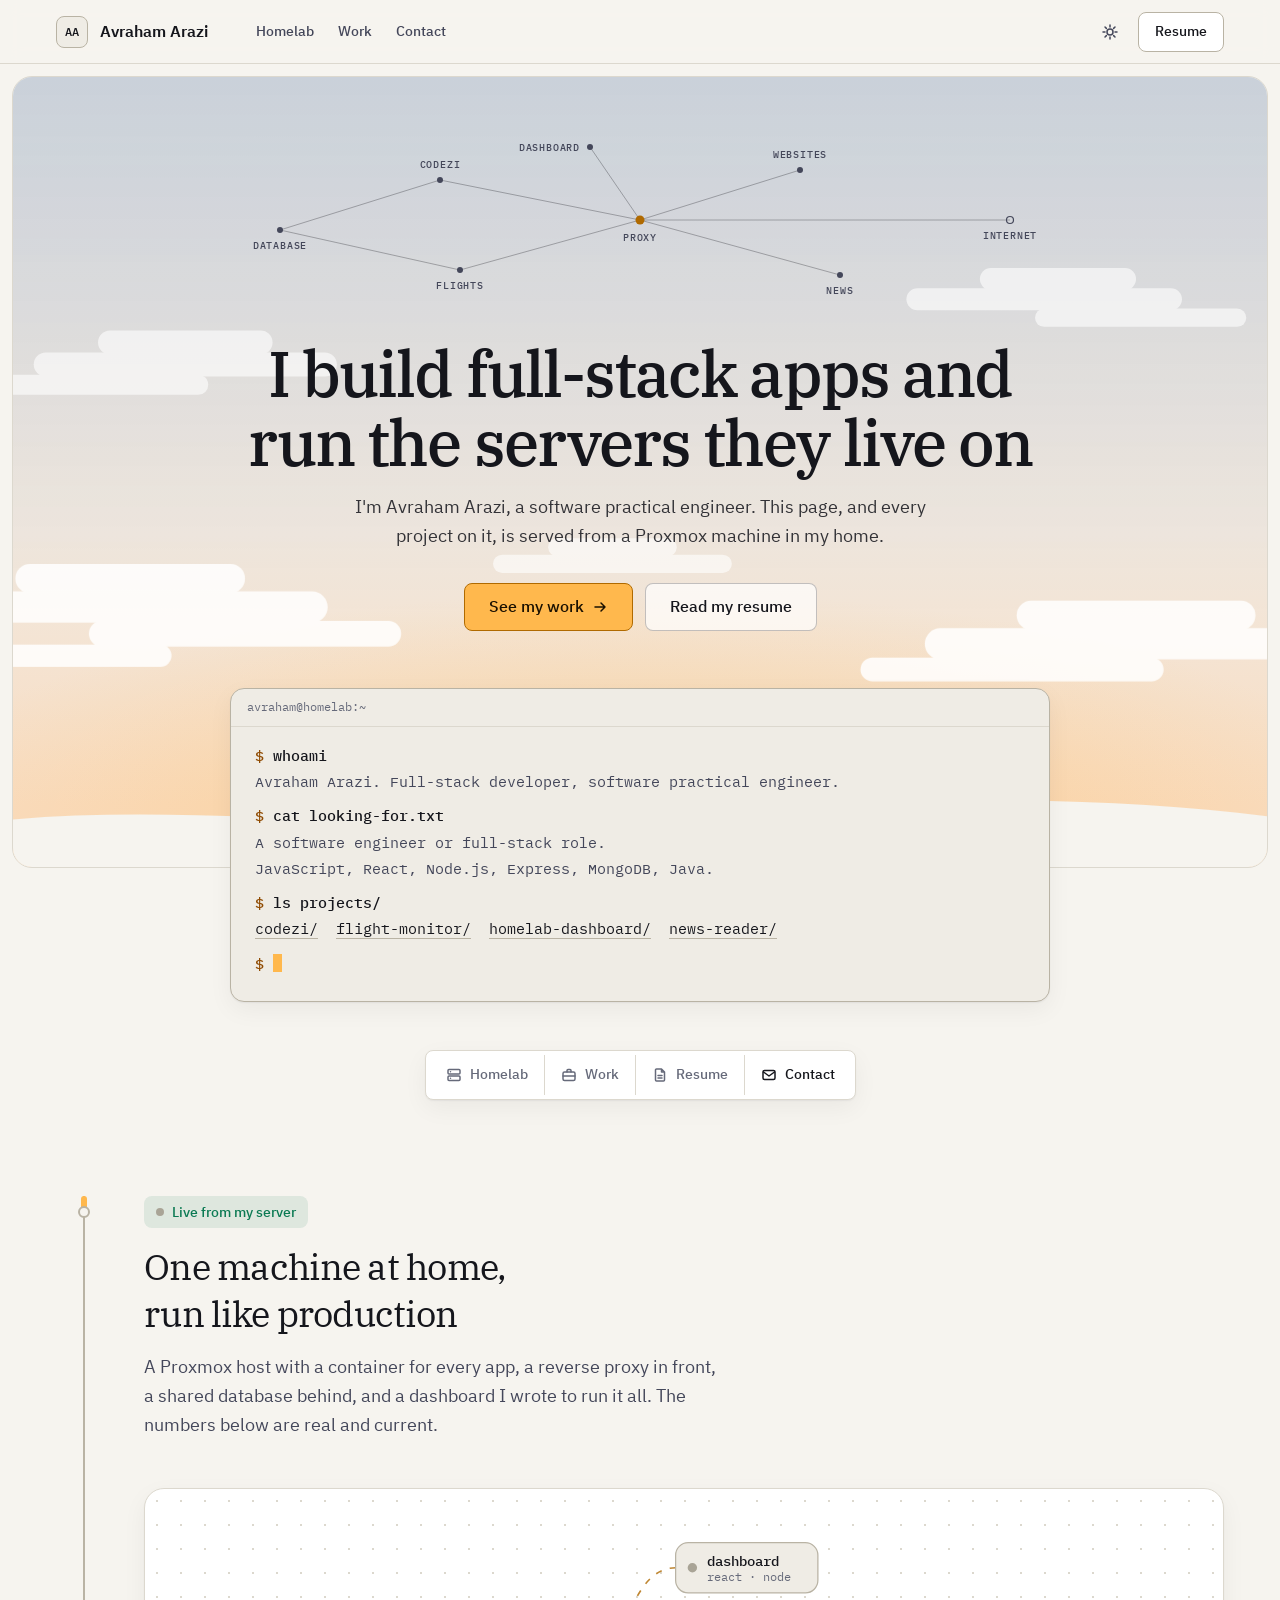
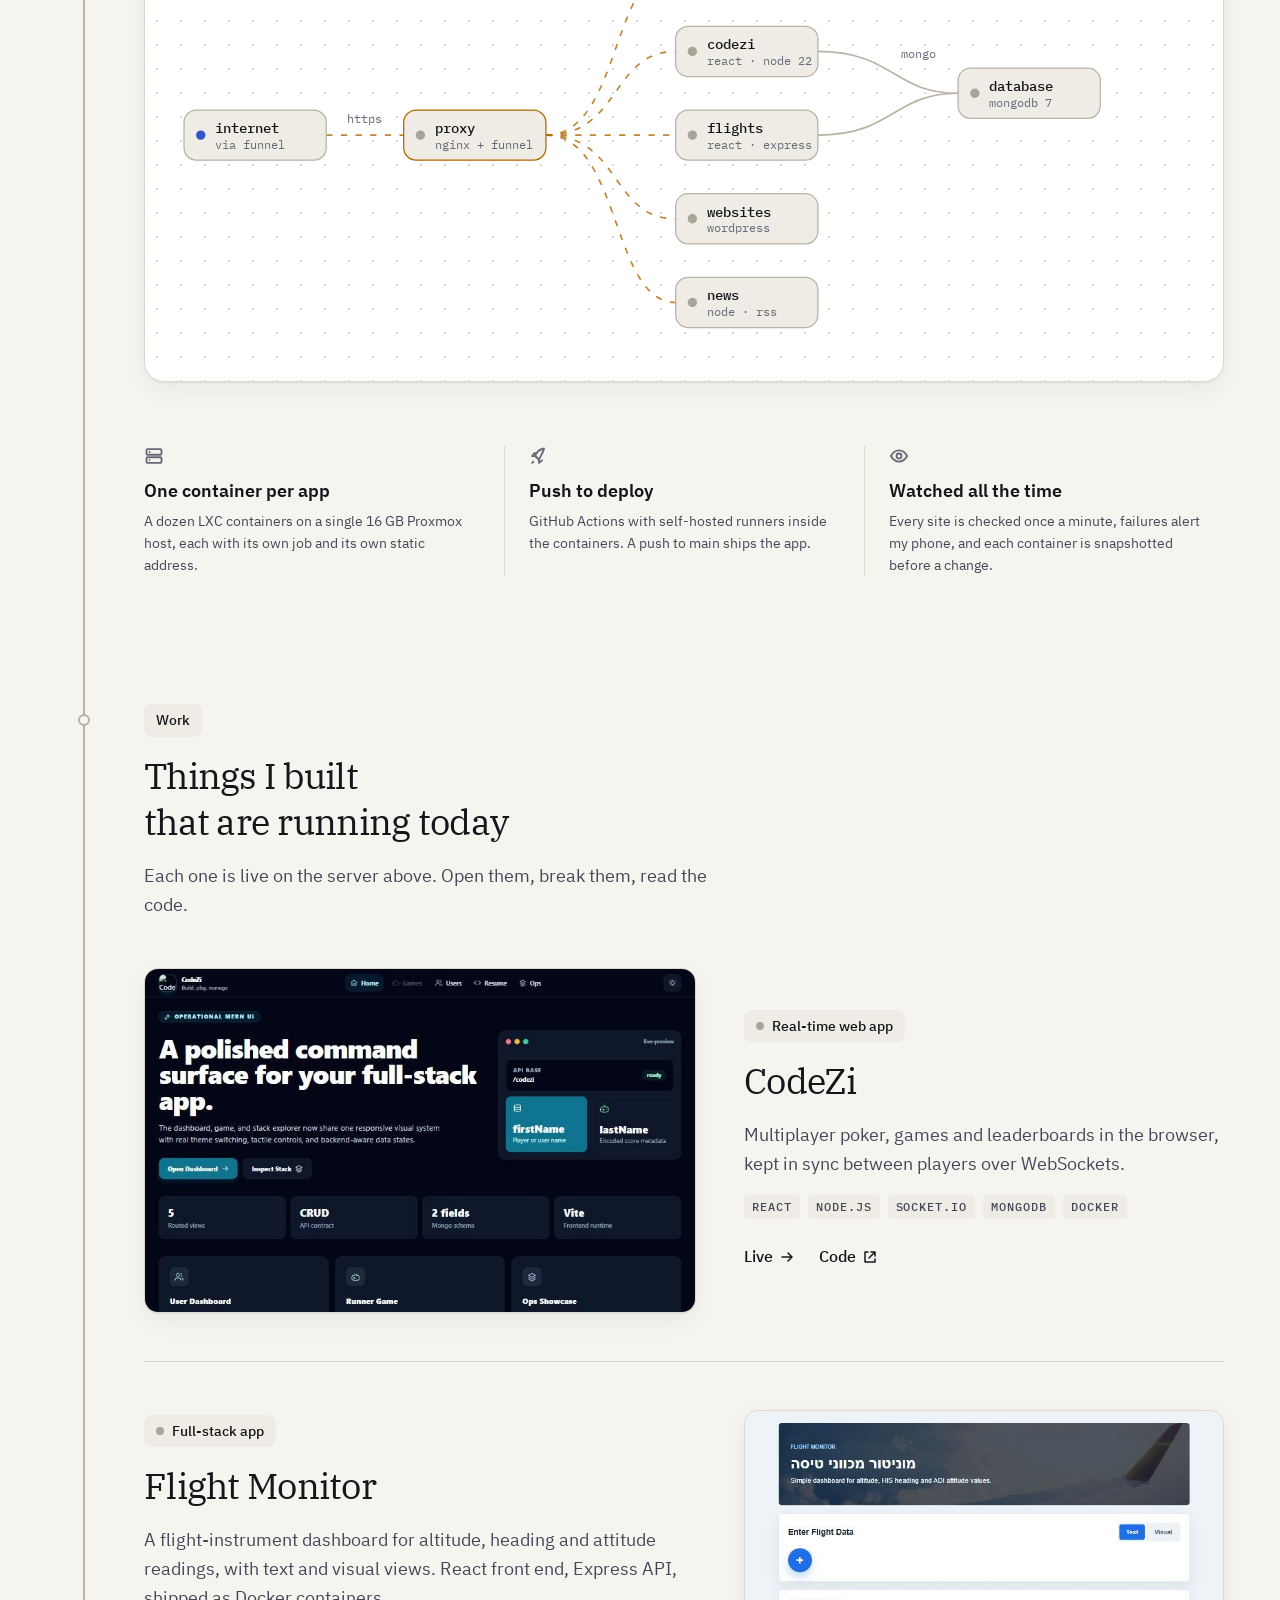
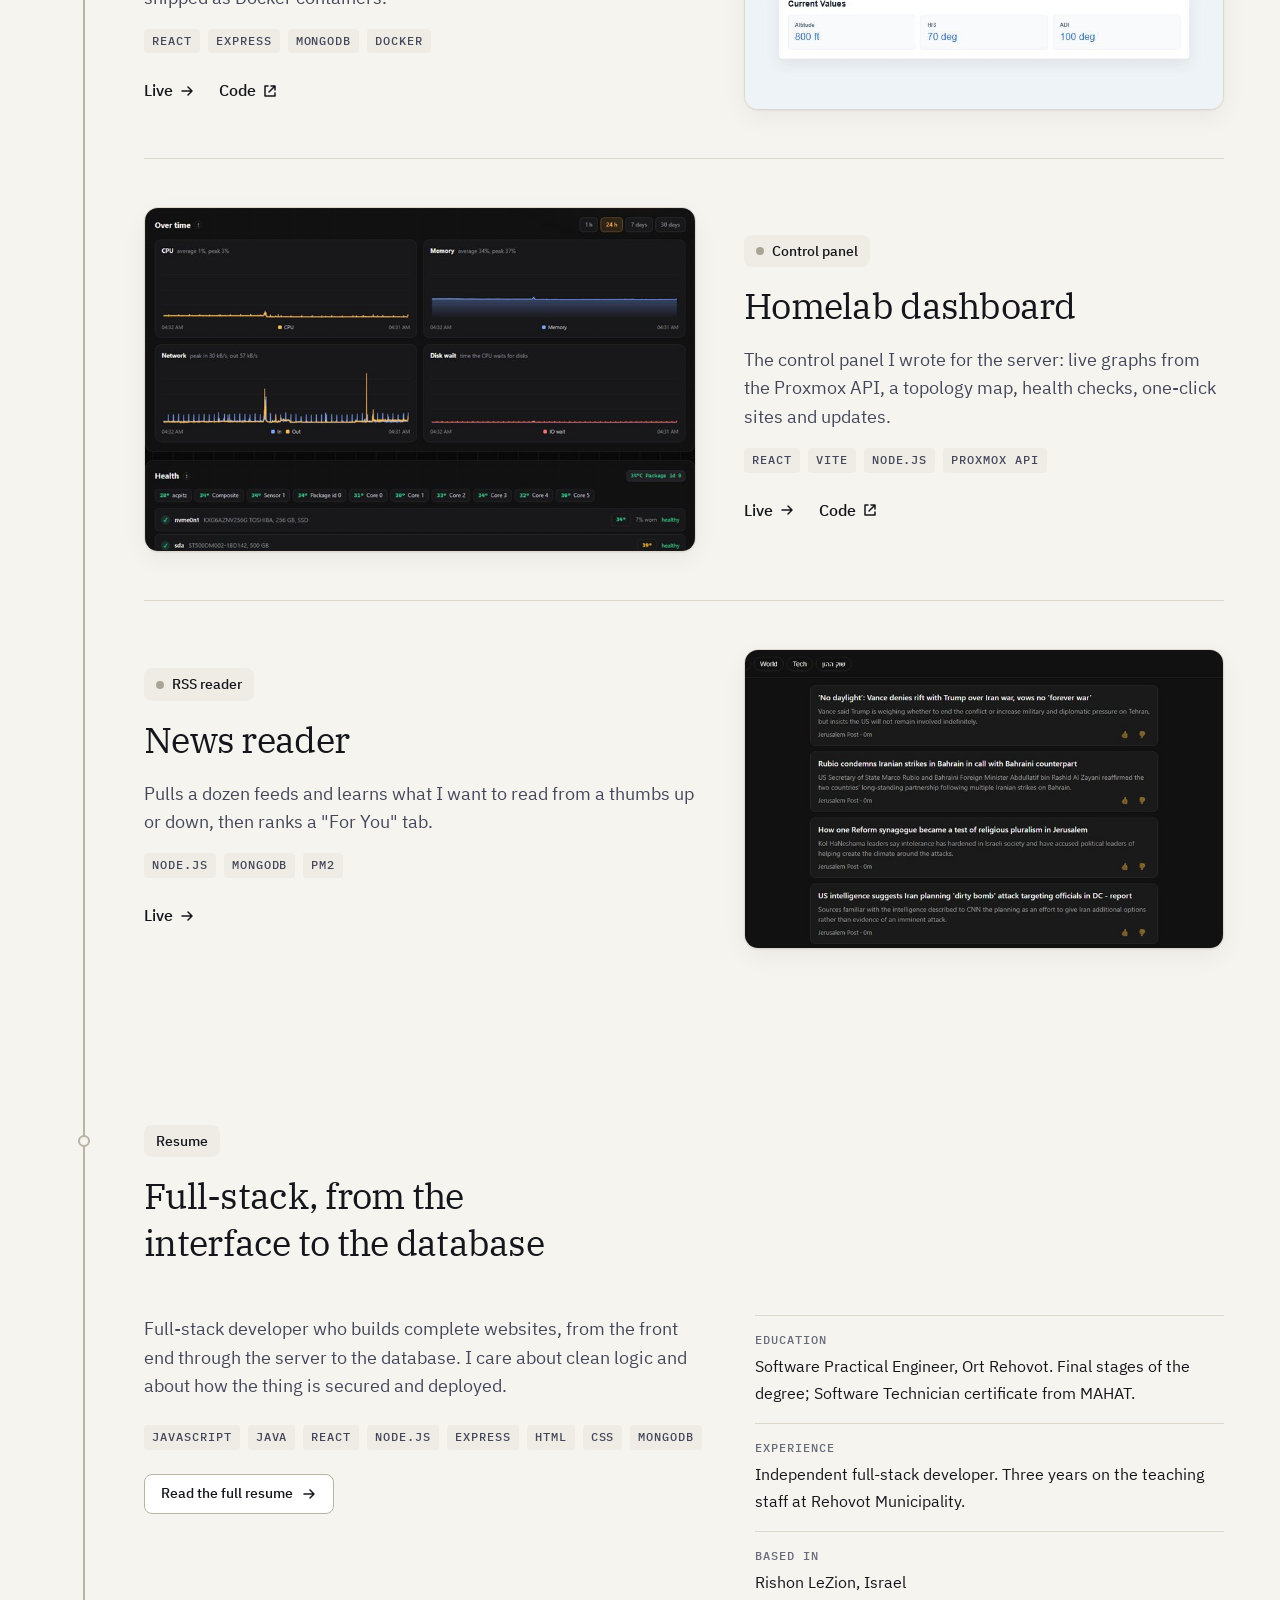
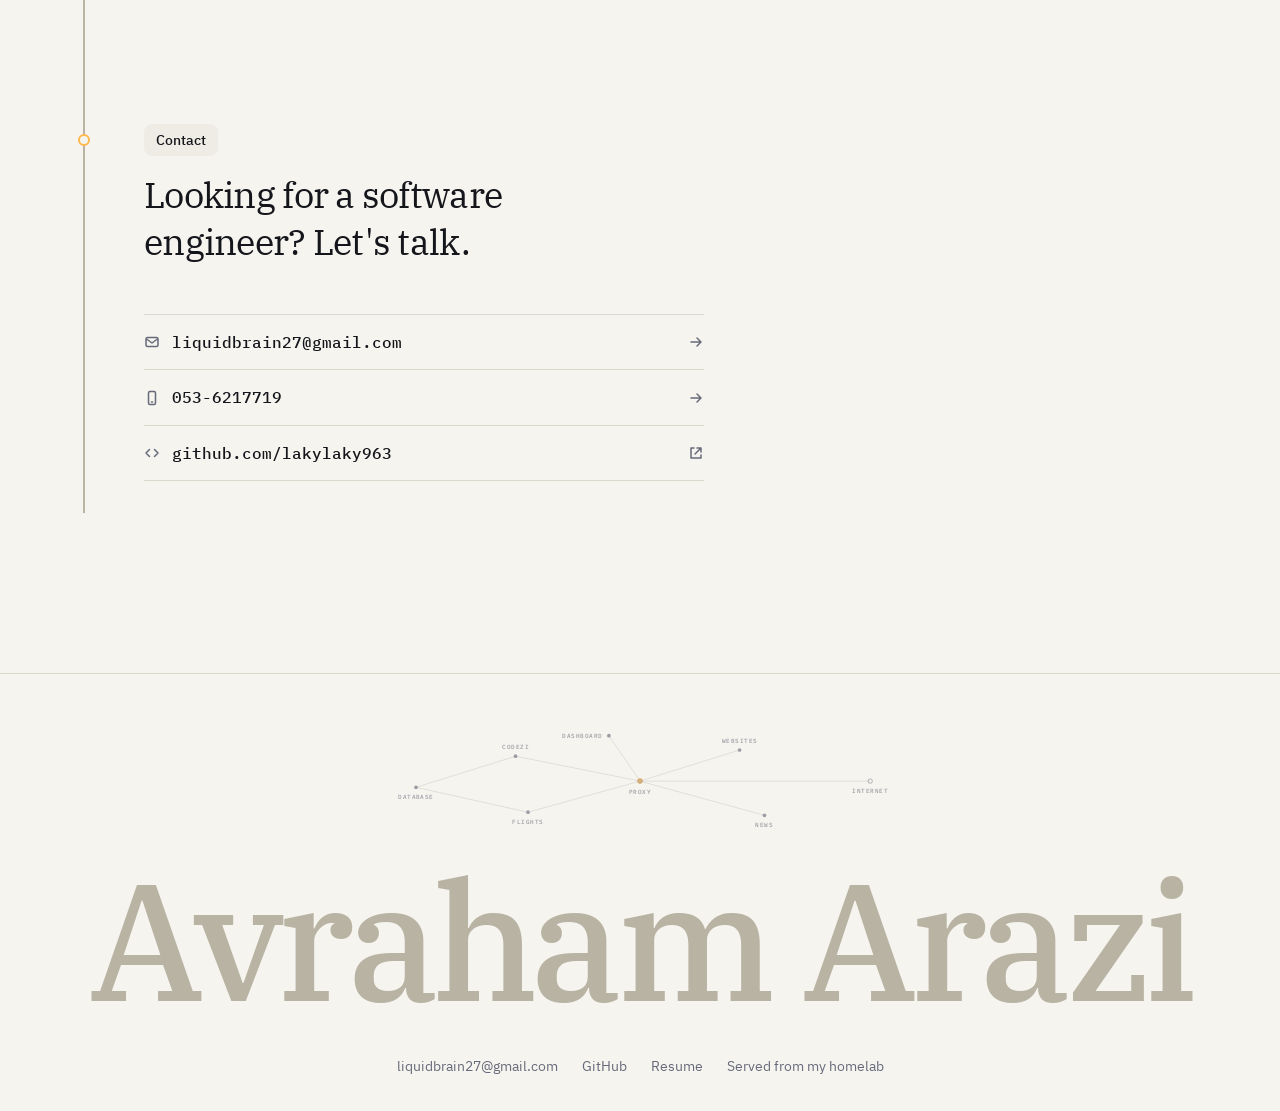
==== commit 6f8ac9e1: "Add deploy.ps1, resume PDF, dashboard and news project entries Co-Authored-By: Claude Sonnet 5.5 <no" ====
--- a/index.html
+++ b/index.html
@@ -106,7 +106,7 @@
         <p class="out" data-line>A software engineer or full-stack role.
 JavaScript, React, Node.js, Express, MongoDB, Java.</p>
         <p class="cmd" data-line>ls projects/</p>
-        <p class="out" data-line><a href="#p-codezi">codezi/</a>  <a href="#p-flights">flight-monitor/</a>  <a href="#also">homelab-dashboard/</a>  <a href="#also">news-reader/</a></p>
+        <p class="out" data-line><a href="#p-codezi">codezi/</a>  <a href="#p-flights">flight-monitor/</a>  <a href="#p-dashboard">homelab-dashboard/</a>  <a href="#p-news">news-reader/</a></p>
         <p class="cmd" data-line><span class="cursor" aria-hidden="true"></span></p>
       </div>
     </div>
@@ -198,14 +198,27 @@
         </div>
       </article>
 
-      <div class="also" id="also">
-        <h3 class="label">Also on the server</h3>
-        <ul>
-          <li><span class="also-name">Homelab dashboard</span><span class="also-what">The control panel I wrote for the server: live graphs from the Proxmox API, a topology map, health checks, one-click sites and updates. React, Vite, Node.js.</span><span class="project-links"><a class="quiet" href="https://central-proxy.bluebuck-tailor.ts.net/">Live <svg class="icon"><use href="#i-arrow"/></svg></a><a class="quiet" href="https://github.com/home-lab-TH/landingPage">Code <svg class="icon"><use href="#i-out"/></svg></a></span></li>
-          <li><span class="also-name">News reader</span><span class="also-what">An RSS reader that pulls a dozen feeds and learns what I want to read from a thumbs up or down. Node.js, MongoDB.</span><span class="project-links"><a class="quiet" href="https://central-proxy.bluebuck-tailor.ts.net/news/">Live <svg class="icon"><use href="#i-arrow"/></svg></a></span></li>
-        </ul>
-      </div>
-    </section>
+      <article class="project" id="p-dashboard">
+        <a class="shot" href="https://central-proxy.bluebuck-tailor.ts.net/"><img src="img/dashboard.jpg" width="800" height="500" loading="lazy" alt="Homelab dashboard showing live CPU, memory, network and disk graphs"></a>
+        <div class="project-text">
+          <span class="pill"><span class="dot" data-site="dashboard"></span>Control panel</span>
+          <h2>Homelab dashboard</h2>
+          <p class="lead">The control panel I wrote for the server: live graphs from the Proxmox API, a topology map, health checks, one-click sites and updates.</p>
+          <ul class="tags"><li class="tag">React</li><li class="tag">Vite</li><li class="tag">Node.js</li><li class="tag">Proxmox API</li></ul>
+          <div class="project-links"><a class="quiet" href="https://central-proxy.bluebuck-tailor.ts.net/">Live <svg class="icon"><use href="#i-arrow"/></svg></a><a class="quiet" href="https://github.com/home-lab-TH/landingPage">Code <svg class="icon"><use href="#i-out"/></svg></a></div>
+        </div>
+      </article>
+
+      <article class="project" id="p-news">
+        <a class="shot" href="https://central-proxy.bluebuck-tailor.ts.net/news/"><img src="img/news.jpg" width="800" height="500" loading="lazy" alt="News reader showing a ranked list of headlines with thumbs up and down"></a>
+        <div class="project-text">
+          <span class="pill"><span class="dot" data-site="route:news"></span>RSS reader</span>
+          <h2>News reader</h2>
+          <p class="lead">Pulls a dozen feeds and learns what I want to read from a thumbs up or down, then ranks a "For You" tab.</p>
+          <ul class="tags"><li class="tag">Node.js</li><li class="tag">MongoDB</li><li class="tag">pm2</li></ul>
+          <div class="project-links"><a class="quiet" href="https://central-proxy.bluebuck-tailor.ts.net/news/">Live <svg class="icon"><use href="#i-arrow"/></svg></a></div>
+        </div>
+      </article>    </section>
 
     <section class="chapter" id="resume" aria-labelledby="resume-title">
       <div class="chapter-head">
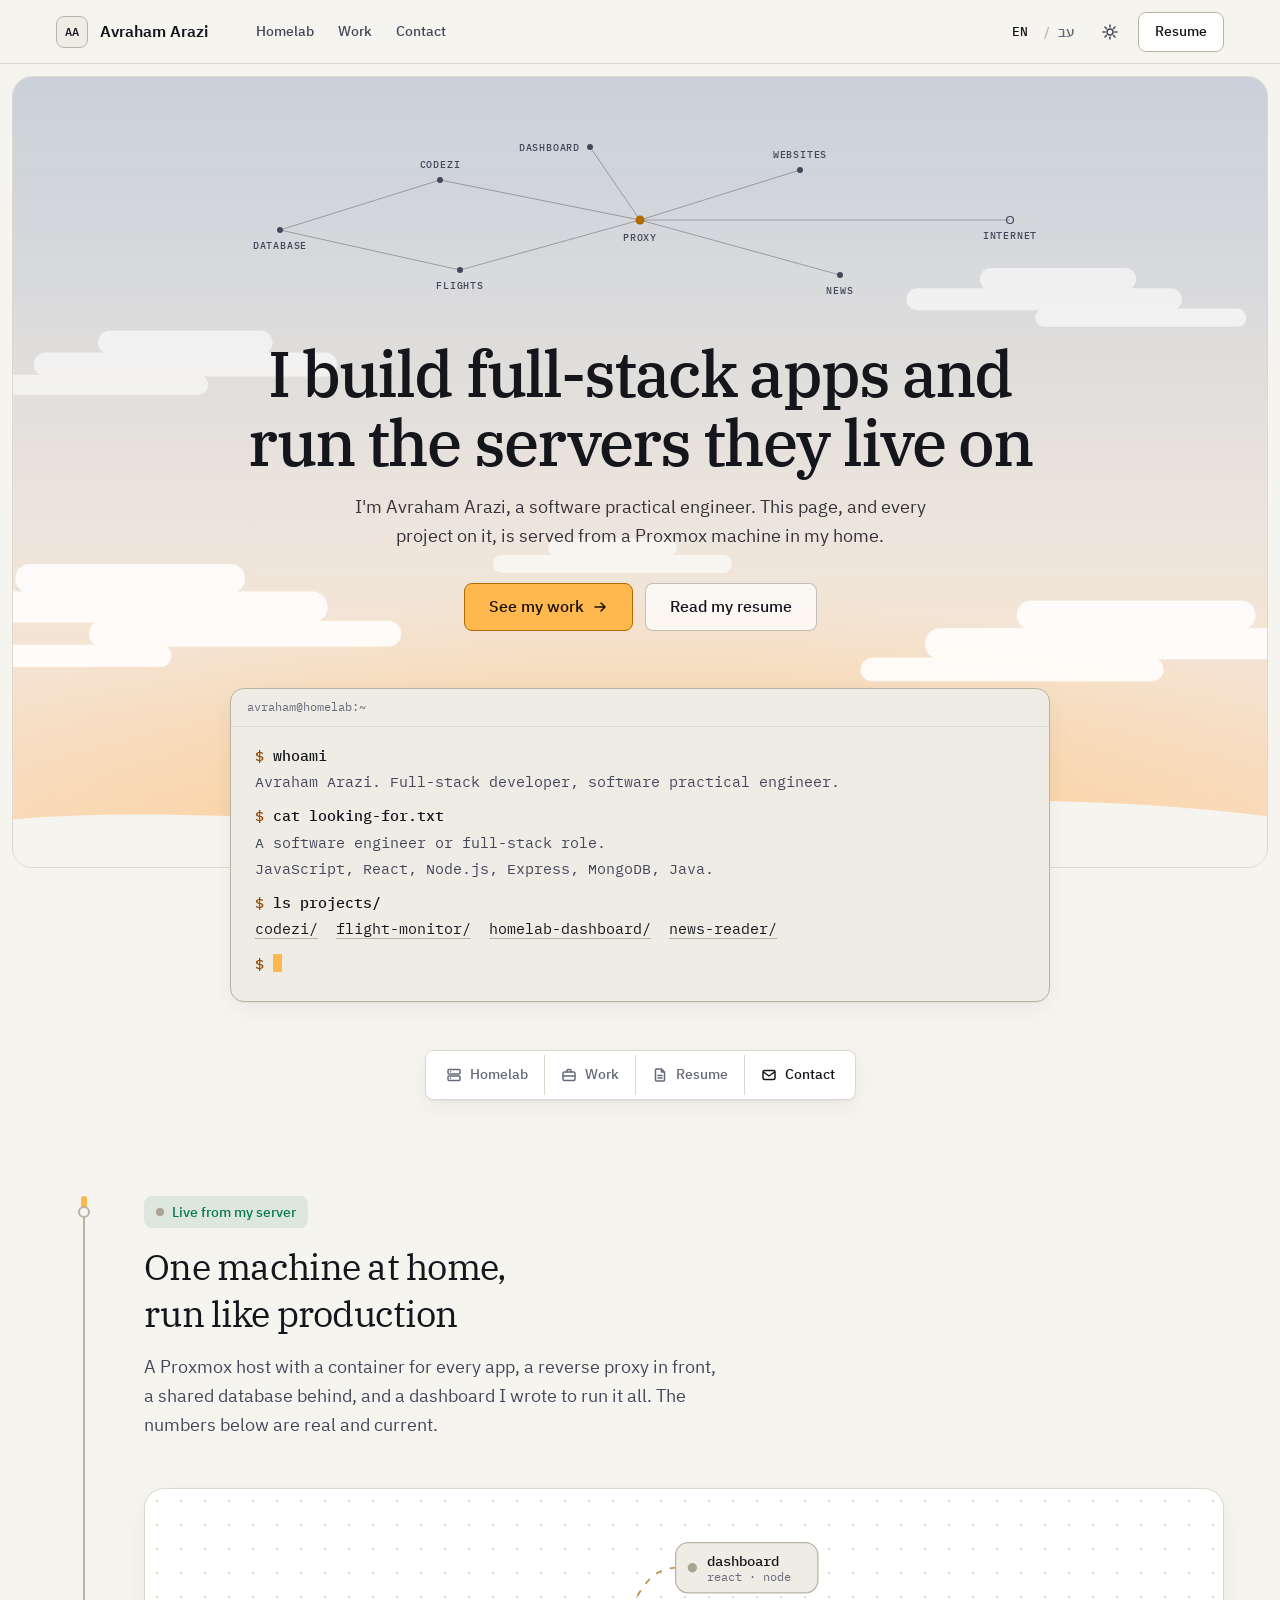
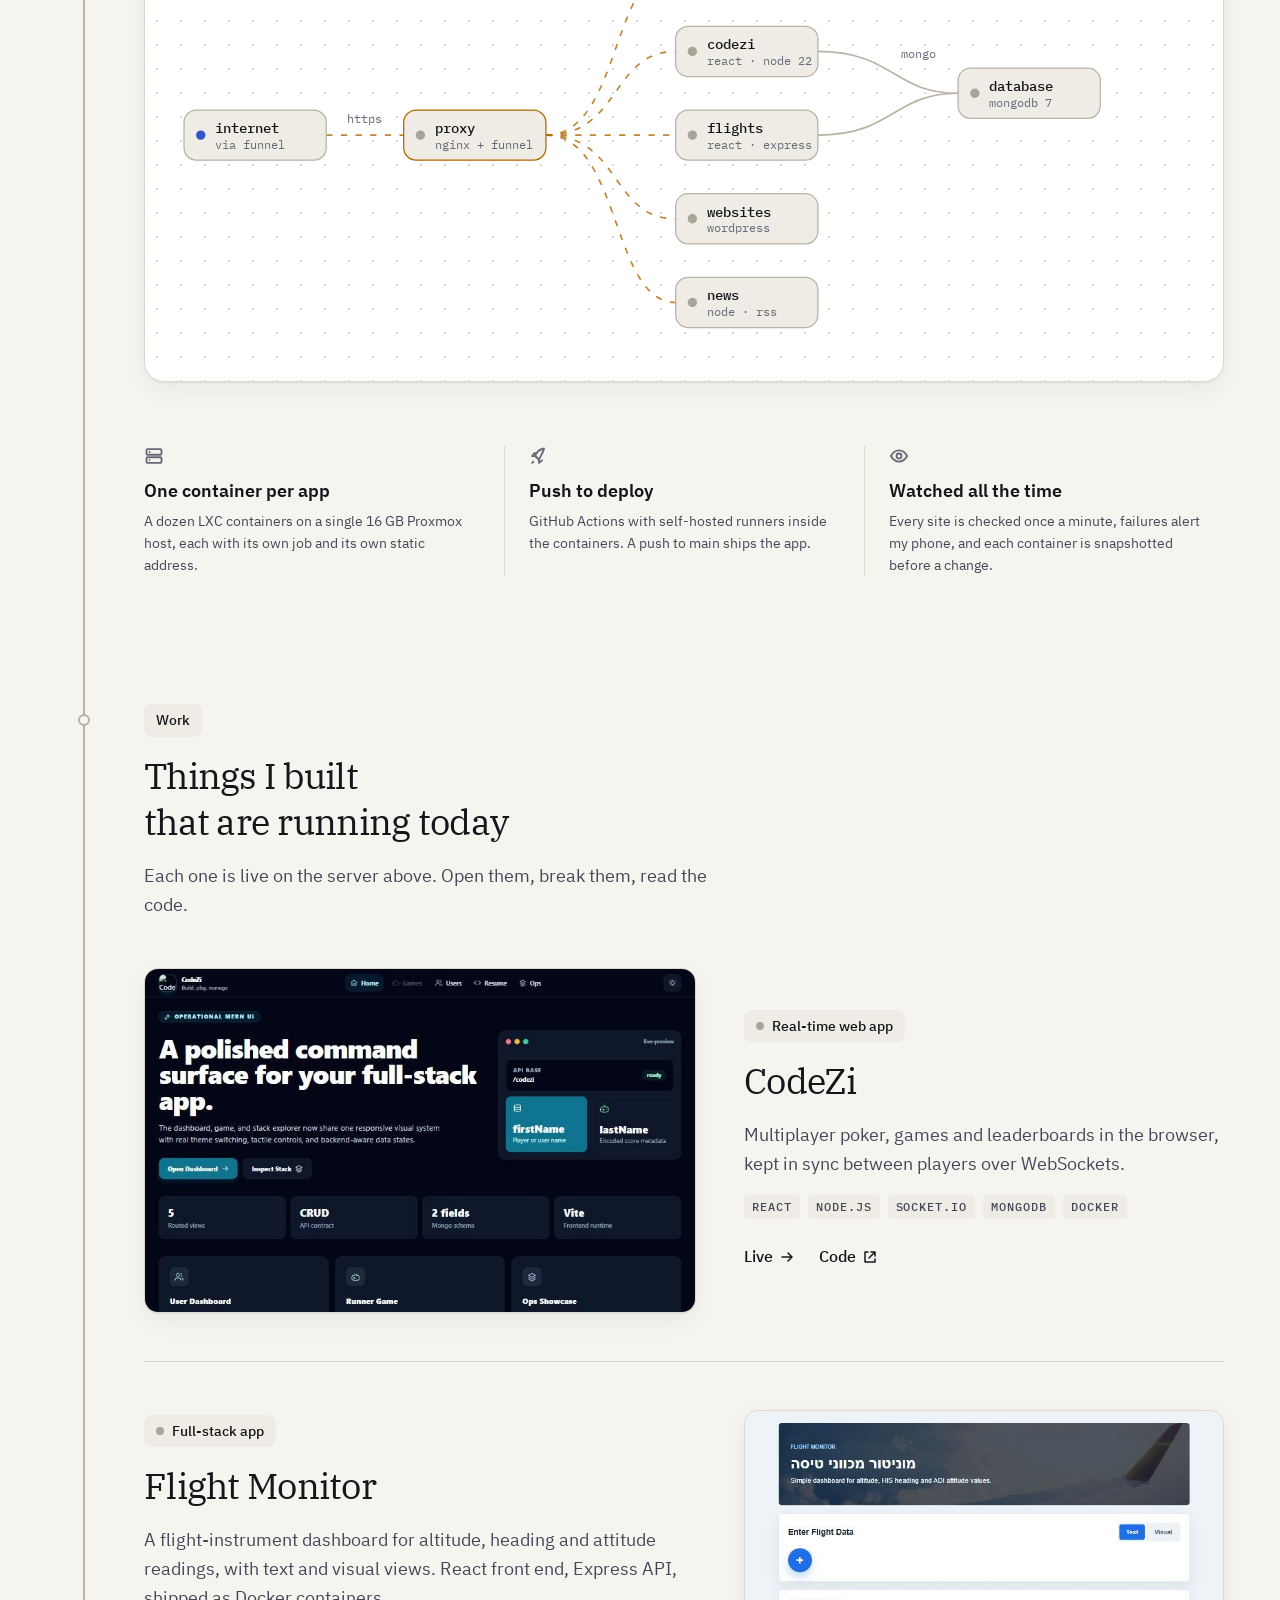
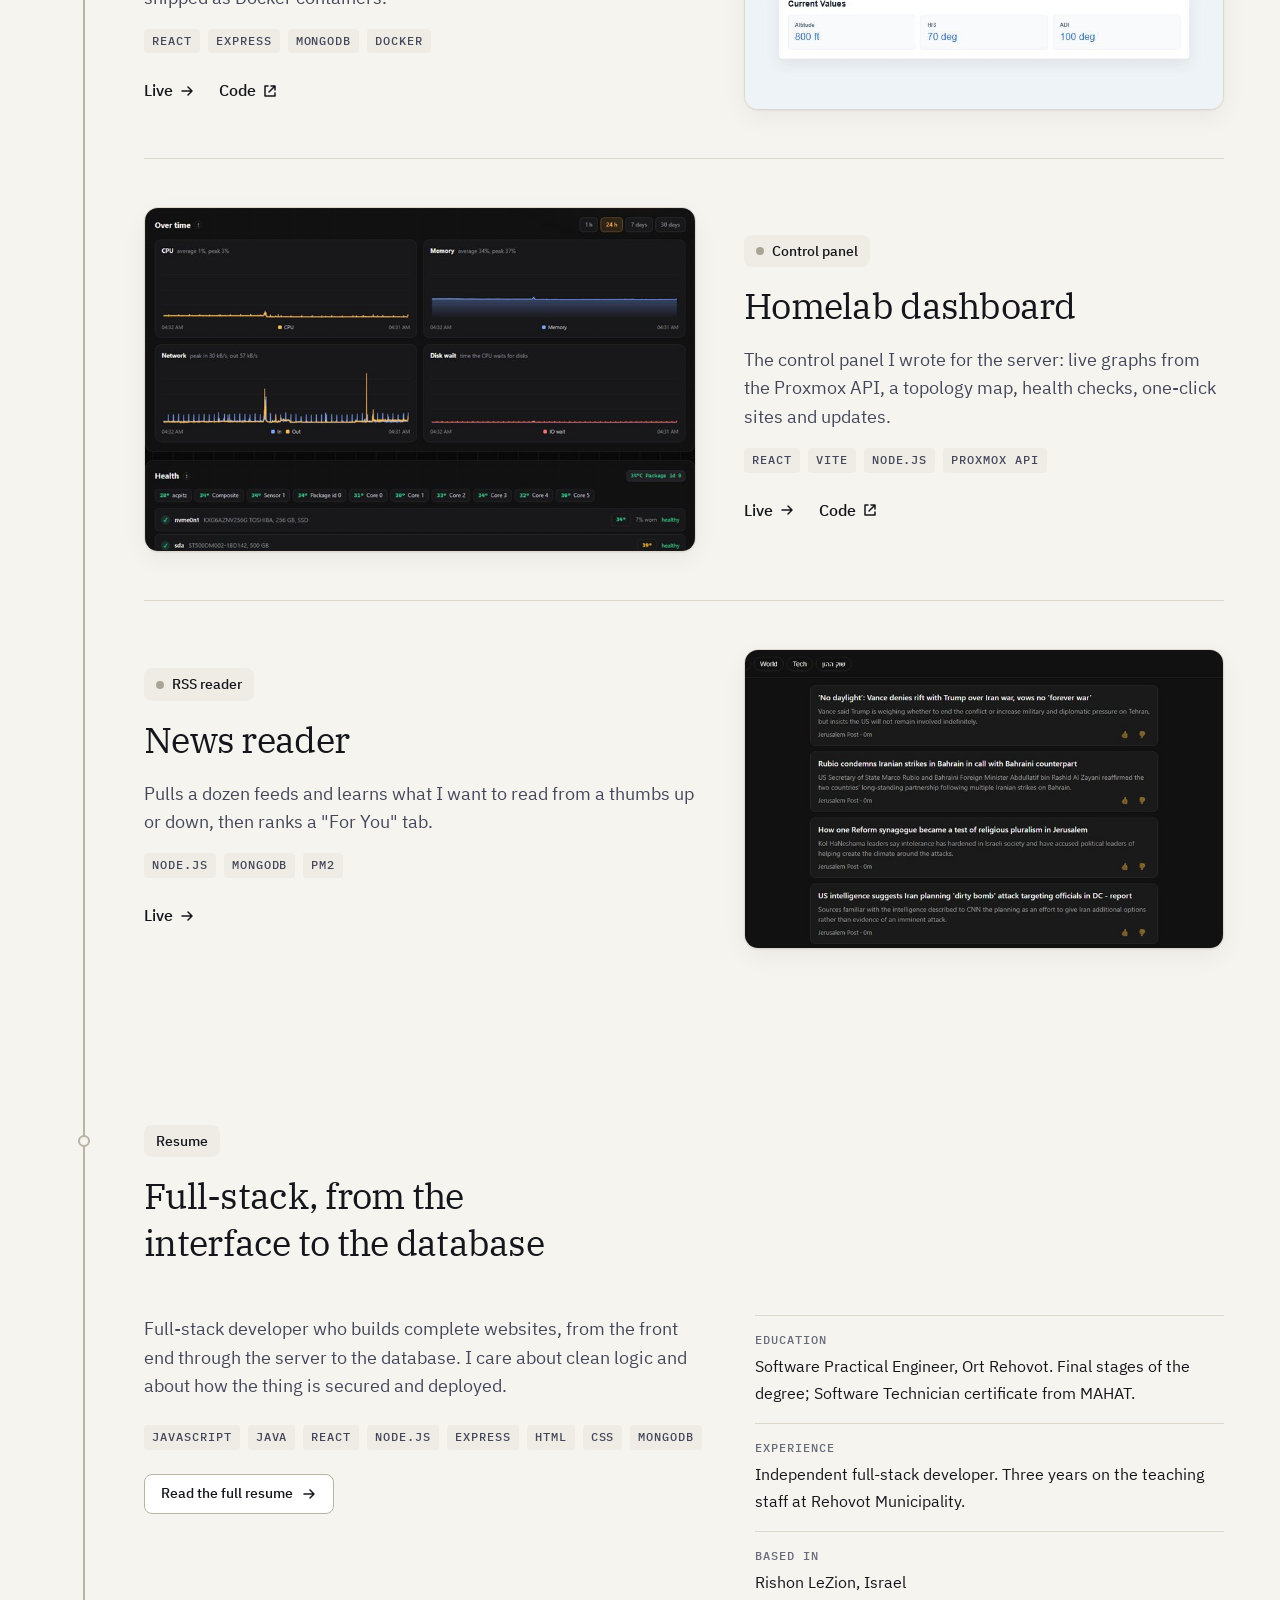
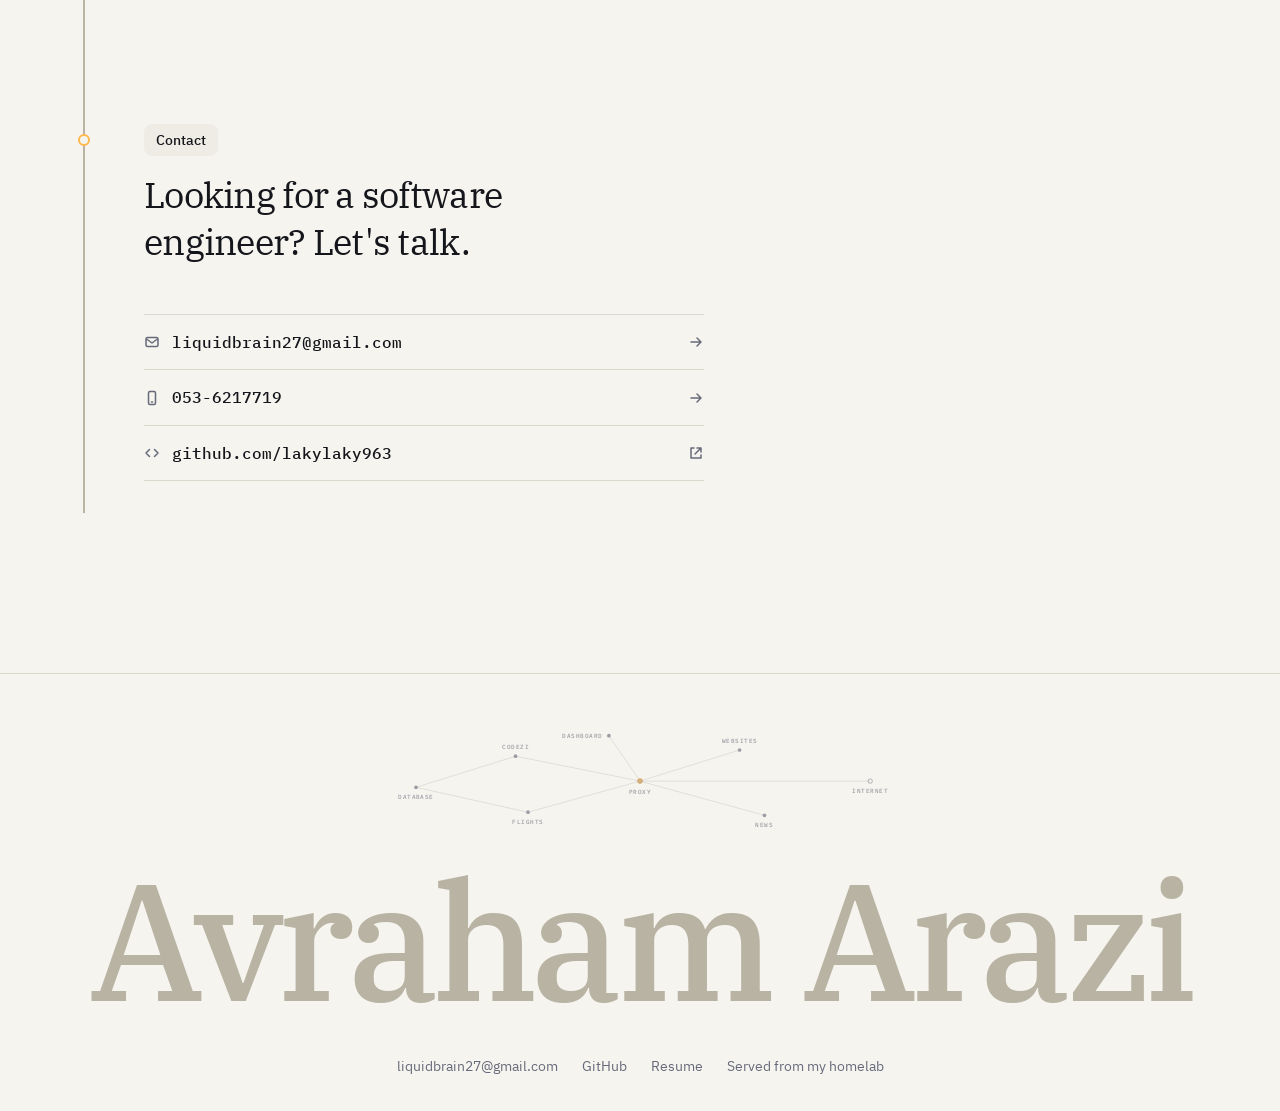
==== commit c3d15859: "Hebrew pages (/he/, /he/resume/), Hebrew fonts, EN/עב switch, Hebrew resume PDF Co-Authored-By: Clau" ====
--- a/index.html
+++ b/index.html
@@ -11,6 +11,8 @@
 <link rel="preload" href="fonts/IBMPlexSans-Regular-Latin1.woff2" as="font" type="font/woff2" crossorigin>
 <link rel="preload" href="fonts/IBMPlexSerif-Medium-Latin1.woff2" as="font" type="font/woff2" crossorigin>
 <link rel="stylesheet" href="css/site.css">
+<link rel="alternate" hreflang="en" href="./">
+<link rel="alternate" hreflang="he" href="he/">
 <link rel="icon" href="img/favicon.svg" type="image/svg+xml">
 </head>
 <body>
@@ -40,6 +42,7 @@
       <a href="#contact">Contact</a>
     </nav>
     <div class="nav-end">
+      <div class="lang" role="group" aria-label="Language"><a href="./" lang="en" hreflang="en" aria-current="true">EN</a><a href="he/" lang="he" hreflang="he">עב</a></div>
       <button class="btn btn-icon theme" type="button" aria-label="Switch between dark and light theme"><svg class="icon i-moon"><use href="#i-moon"/></svg><svg class="icon i-sun"><use href="#i-sun"/></svg></button>
       <a class="btn" href="resume/">Resume</a>
     </div>
--- a/css/site.css
+++ b/css/site.css
@@ -8,6 +8,10 @@
 @font-face { font-family: 'IBM Plex Serif'; font-weight: 500; font-display: swap; src: url('../fonts/IBMPlexSerif-Medium-Latin1.woff2') format('woff2'); }
 @font-face { font-family: 'IBM Plex Mono'; font-weight: 400; font-display: swap; src: url('../fonts/IBMPlexMono-Regular-Latin1.woff2') format('woff2'); }
 @font-face { font-family: 'IBM Plex Mono'; font-weight: 500; font-display: swap; src: url('../fonts/IBMPlexMono-Medium-Latin1.woff2') format('woff2'); }
+@font-face { font-family: 'IBM Plex Sans Hebrew'; font-weight: 400; font-display: swap; unicode-range: U+0590-05FF, U+200C-2010, U+20AA, U+25CC, U+FB1D-FB4F; src: url('../fonts/IBMPlexSansHebrew-Regular.woff2') format('woff2'); }
+@font-face { font-family: 'IBM Plex Sans Hebrew'; font-weight: 500; font-display: swap; unicode-range: U+0590-05FF, U+200C-2010, U+20AA, U+25CC, U+FB1D-FB4F; src: url('../fonts/IBMPlexSansHebrew-Medium.woff2') format('woff2'); }
+@font-face { font-family: 'IBM Plex Sans Hebrew'; font-weight: 600; font-display: swap; unicode-range: U+0590-05FF, U+200C-2010, U+20AA, U+25CC, U+FB1D-FB4F; src: url('../fonts/IBMPlexSansHebrew-SemiBold.woff2') format('woff2'); }
+@font-face { font-family: 'Frank Ruhl Libre'; font-weight: 500; font-display: swap; unicode-range: U+0590-05FF, U+200C-2010, U+20AA, U+25CC, U+FB1D-FB4F; src: url('../fonts/FrankRuhlLibre-Medium.woff2') format('woff2'); }
 
 /* ---------- tokens ---------- */
 :root {
@@ -66,6 +70,14 @@
 .data { font: 500 14px/1.4 var(--mono); font-variant-numeric: tabular-nums; }
 .muted { color: var(--muted); }
 .ltr { direction: ltr; unicode-bidi: isolate; }
+
+/* ---------- language switch (EN / עב) ---------- */
+.lang { display: flex; align-items: center; direction: ltr; font: 500 13px/1 var(--mono); }
+.lang a { padding: var(--s-2); border-radius: var(--r-sm); color: var(--muted); transition: color .15s ease-out; }
+.lang a:hover, .lang a[aria-current] { color: var(--text); }
+.lang a + a::before { content: '/'; margin-inline-end: var(--s-2); color: var(--line-strong); }
+.lang a[lang="he"] { font-family: var(--sans); font-size: 14px; }
+.lang a { display: inline-flex; }
 
 /* ---------- buttons, links, pills, tags ---------- */
 .btn { display: inline-flex; align-items: center; gap: var(--s-2); height: 40px; padding: 0 var(--s-4); border-radius: var(--r-md); font-size: 14px; font-weight: 500; white-space: nowrap; border: 1px solid var(--line-strong); background: var(--surface); color: var(--text); transition: border-color .15s ease-out, filter .15s ease-out, background-color .15s ease-out; }
@@ -288,6 +300,17 @@
 .entry li { position: relative; padding-inline-start: var(--s-5); color: var(--text-2); }
 .entry li::before { content: ''; position: absolute; inset-inline-start: 2px; top: .8em; width: 8px; height: 1px; background: var(--muted); }
 
+/* ---------- Hebrew and RTL (DESIGN.md section 8): no negative tracking, no uppercase, arrows flip ---------- */
+[lang="he"] { --mono: 'IBM Plex Mono', 'IBM Plex Sans Hebrew', ui-monospace, Menlo, Consolas, monospace; }
+[lang="he"] h1, [lang="he"] h2, [lang="he"] .display, [lang="he"] .wordmark { letter-spacing: 0; }
+[lang="he"] .label, [lang="he"] .tag, [lang="he"] .c-star text { text-transform: none; letter-spacing: 0; }
+[lang="he"] .tag { letter-spacing: .02em; }
+[lang="he"] .lead, [lang="he"] .facts p, [lang="he"] .also-what { line-height: 1.7; }
+[lang="he"] .entry-top .data { font-family: var(--sans); font-weight: 500; }
+[dir="rtl"] .icon.flip { transform: scaleX(-1); }
+[dir="rtl"] .readout dd { direction: ltr; unicode-bidi: isolate; }
+[dir="rtl"] .term-body .out[dir="rtl"] { text-align: right; }
+
 /* ---------- responsive ---------- */
 @media (max-width: 900px) {
   .project, .two { grid-template-columns: 1fr; gap: var(--s-5); }
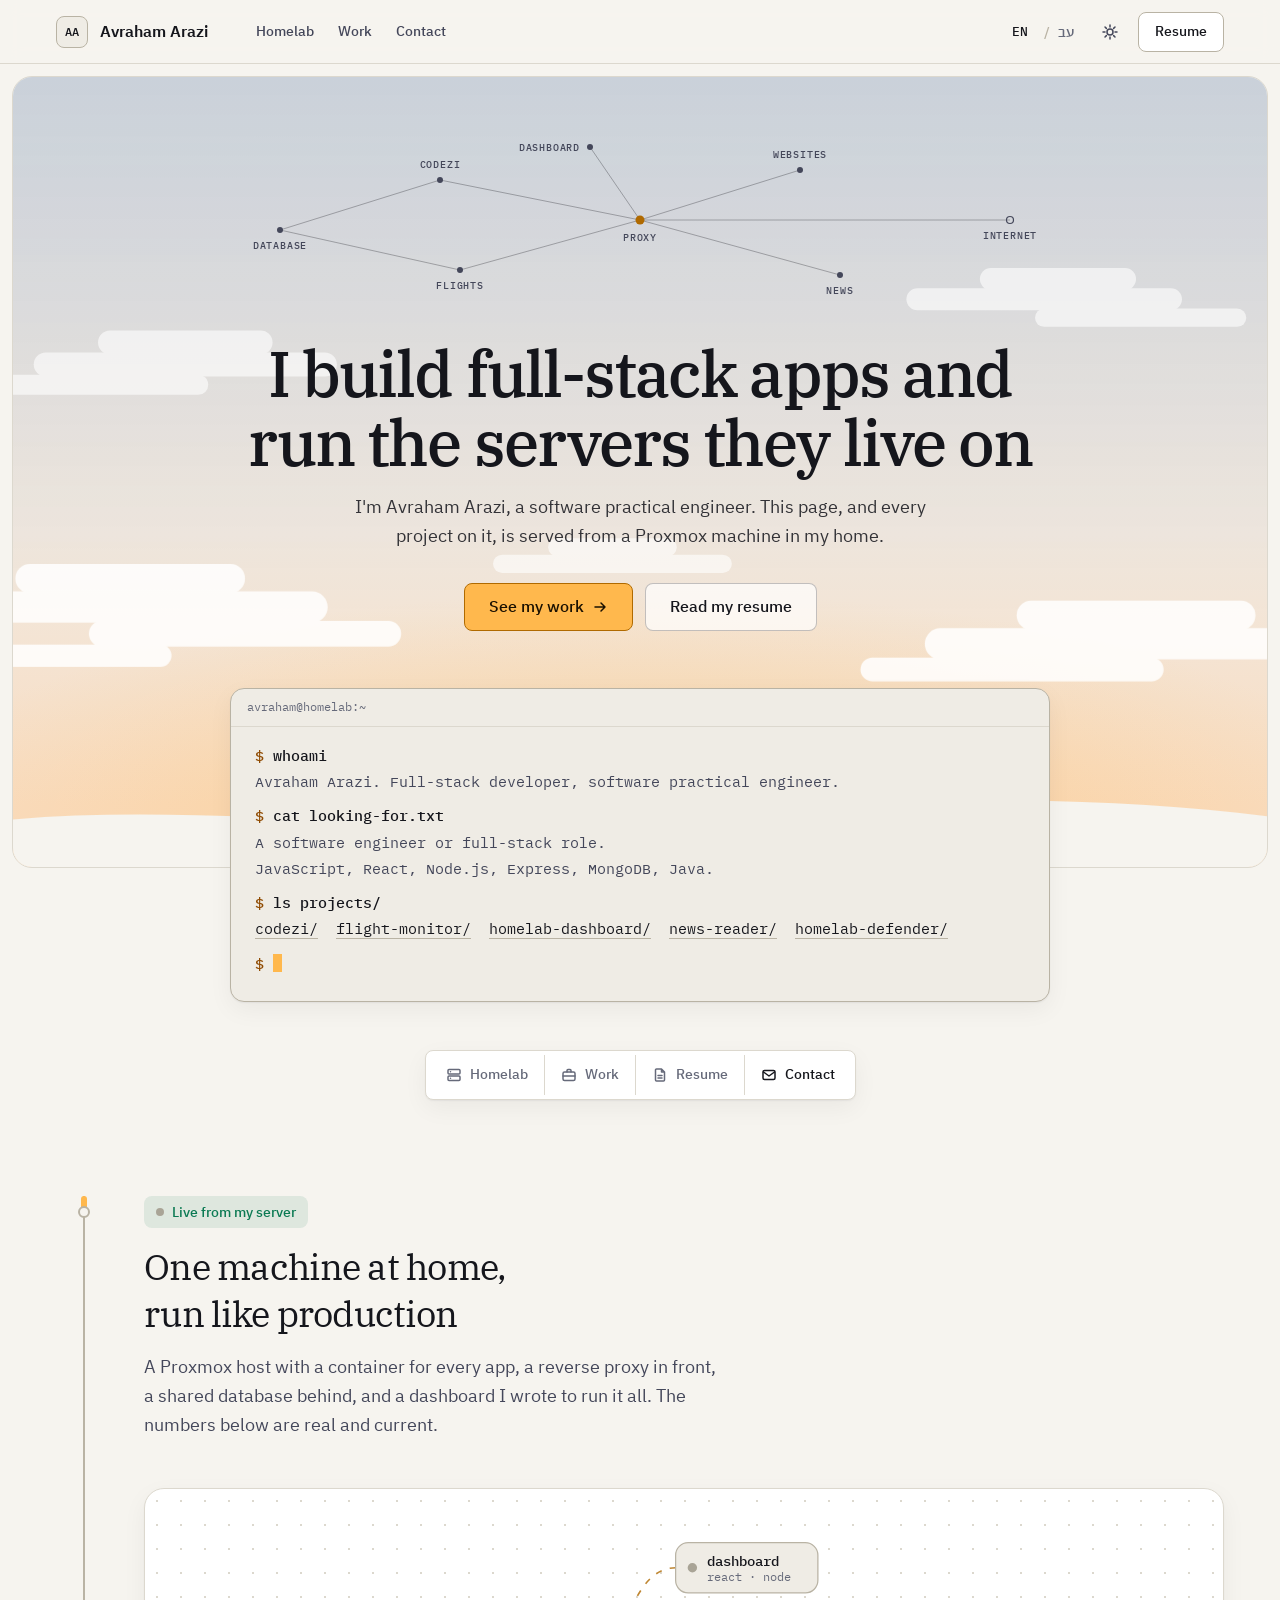
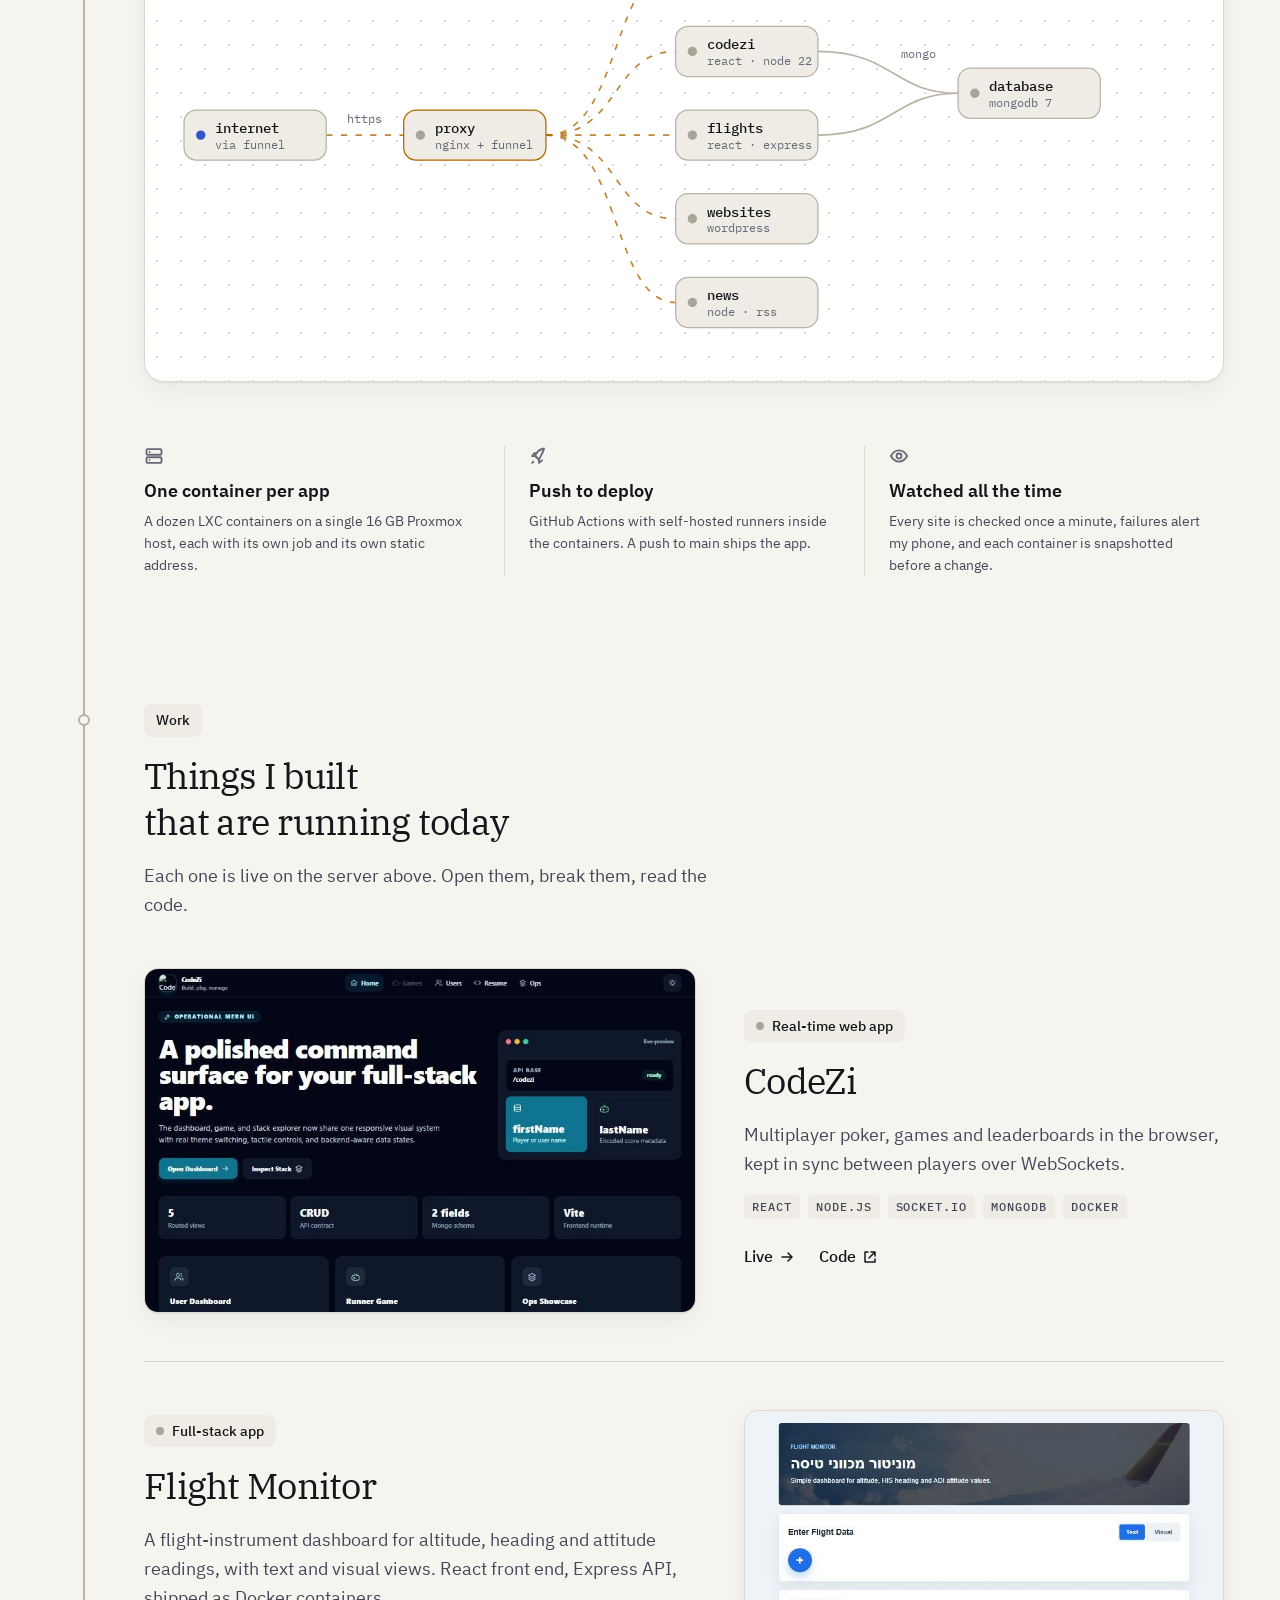
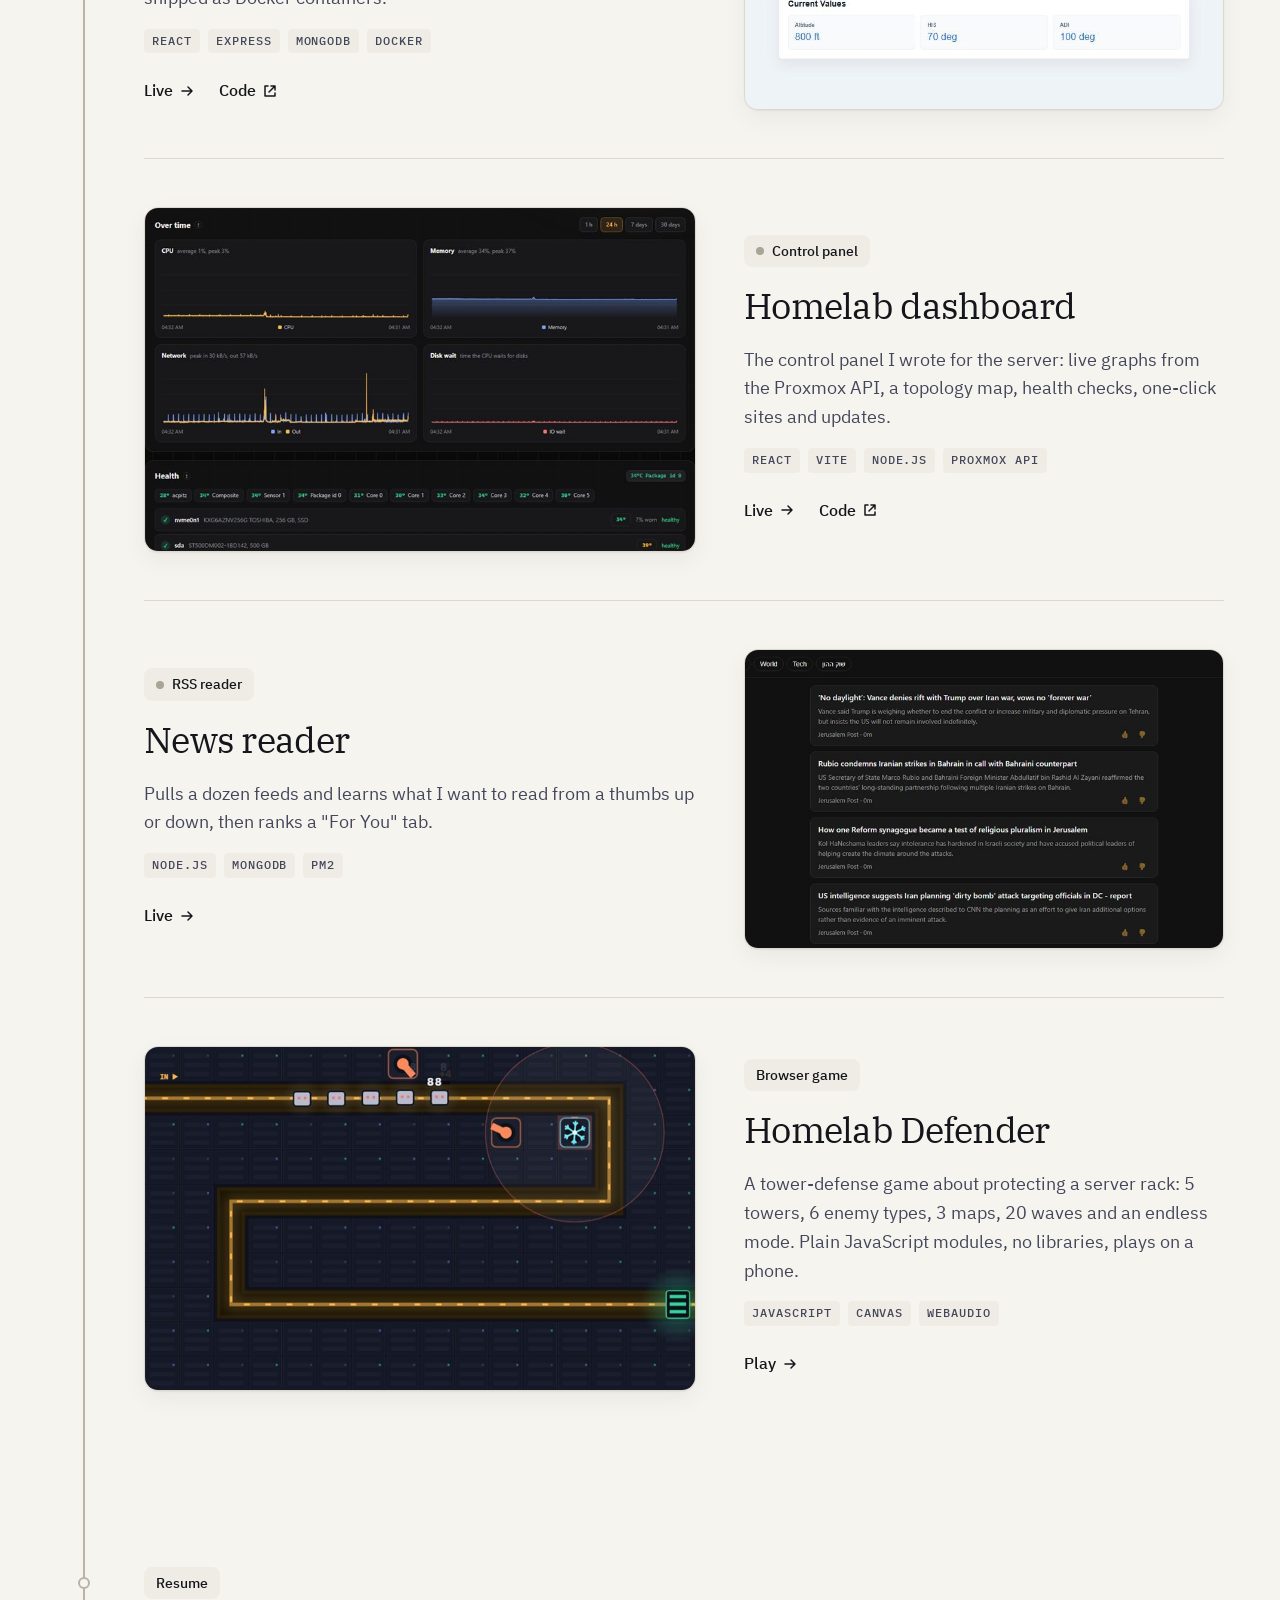
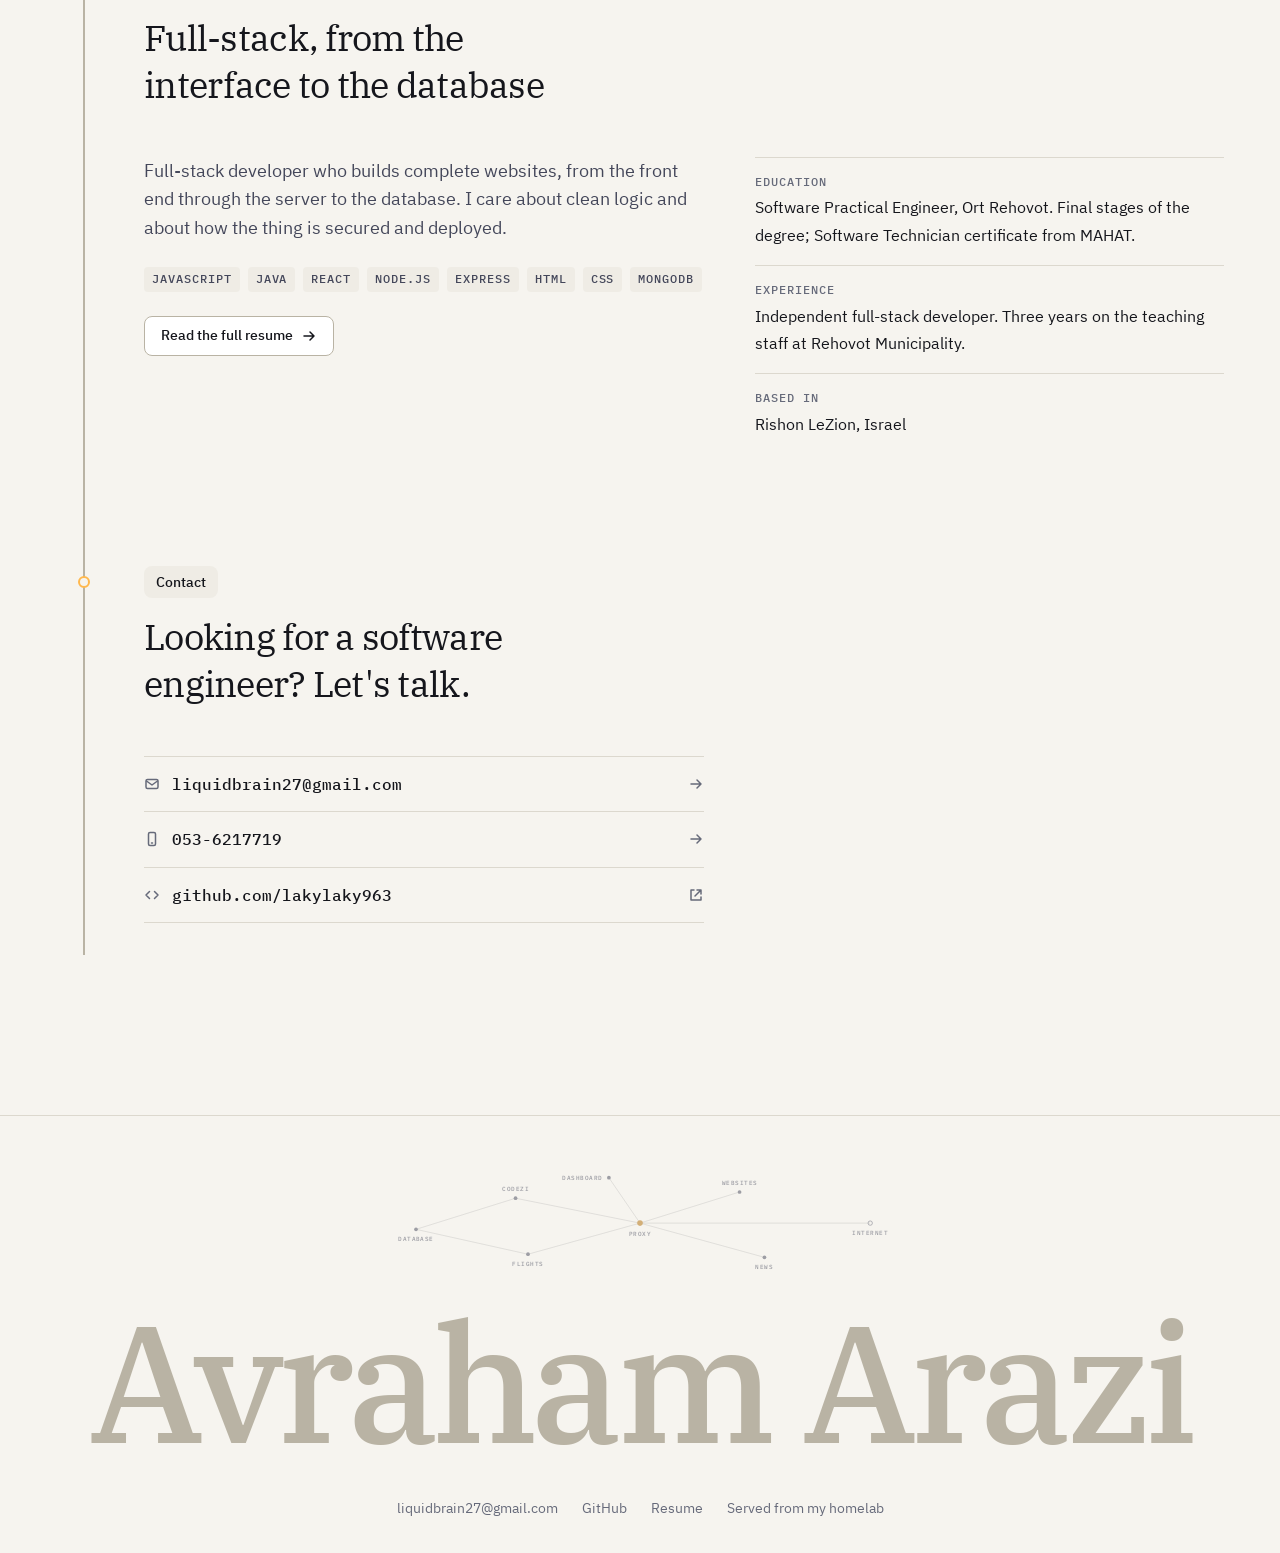
==== commit de3e7a40: "Add Homelab Defender tower-defense game at /game/ (engine, tests, canvas renderer, WebAudio, EN/HE)," ====
--- a/index.html
+++ b/index.html
@@ -109,7 +109,7 @@
         <p class="out" data-line>A software engineer or full-stack role.
 JavaScript, React, Node.js, Express, MongoDB, Java.</p>
         <p class="cmd" data-line>ls projects/</p>
-        <p class="out" data-line><a href="#p-codezi">codezi/</a>  <a href="#p-flights">flight-monitor/</a>  <a href="#p-dashboard">homelab-dashboard/</a>  <a href="#p-news">news-reader/</a></p>
+        <p class="out" data-line><a href="#p-codezi">codezi/</a>  <a href="#p-flights">flight-monitor/</a>  <a href="#p-dashboard">homelab-dashboard/</a>  <a href="#p-news">news-reader/</a>  <a href="#p-game">homelab-defender/</a></p>
         <p class="cmd" data-line><span class="cursor" aria-hidden="true"></span></p>
       </div>
     </div>
@@ -221,6 +221,17 @@
           <ul class="tags"><li class="tag">Node.js</li><li class="tag">MongoDB</li><li class="tag">pm2</li></ul>
           <div class="project-links"><a class="quiet" href="https://central-proxy.bluebuck-tailor.ts.net/news/">Live <svg class="icon"><use href="#i-arrow"/></svg></a></div>
         </div>
+      </article>
+
+      <article class="project" id="p-game">
+        <a class="shot" href="game/"><img src="img/game.jpg" width="800" height="500" loading="lazy" alt="Homelab Defender: tower-defense board with firewall and cryo towers stopping bots along an amber data bus"></a>
+        <div class="project-text">
+          <span class="pill">Browser game</span>
+          <h2>Homelab Defender</h2>
+          <p class="lead">A tower-defense game about protecting a server rack: 5 towers, 6 enemy types, 3 maps, 20 waves and an endless mode. Plain JavaScript modules, no libraries, plays on a phone.</p>
+          <ul class="tags"><li class="tag">JavaScript</li><li class="tag">Canvas</li><li class="tag">WebAudio</li></ul>
+          <div class="project-links"><a class="quiet" href="game/">Play <svg class="icon"><use href="#i-arrow"/></svg></a></div>
+        </div>
       </article>    </section>
 
     <section class="chapter" id="resume" aria-labelledby="resume-title">
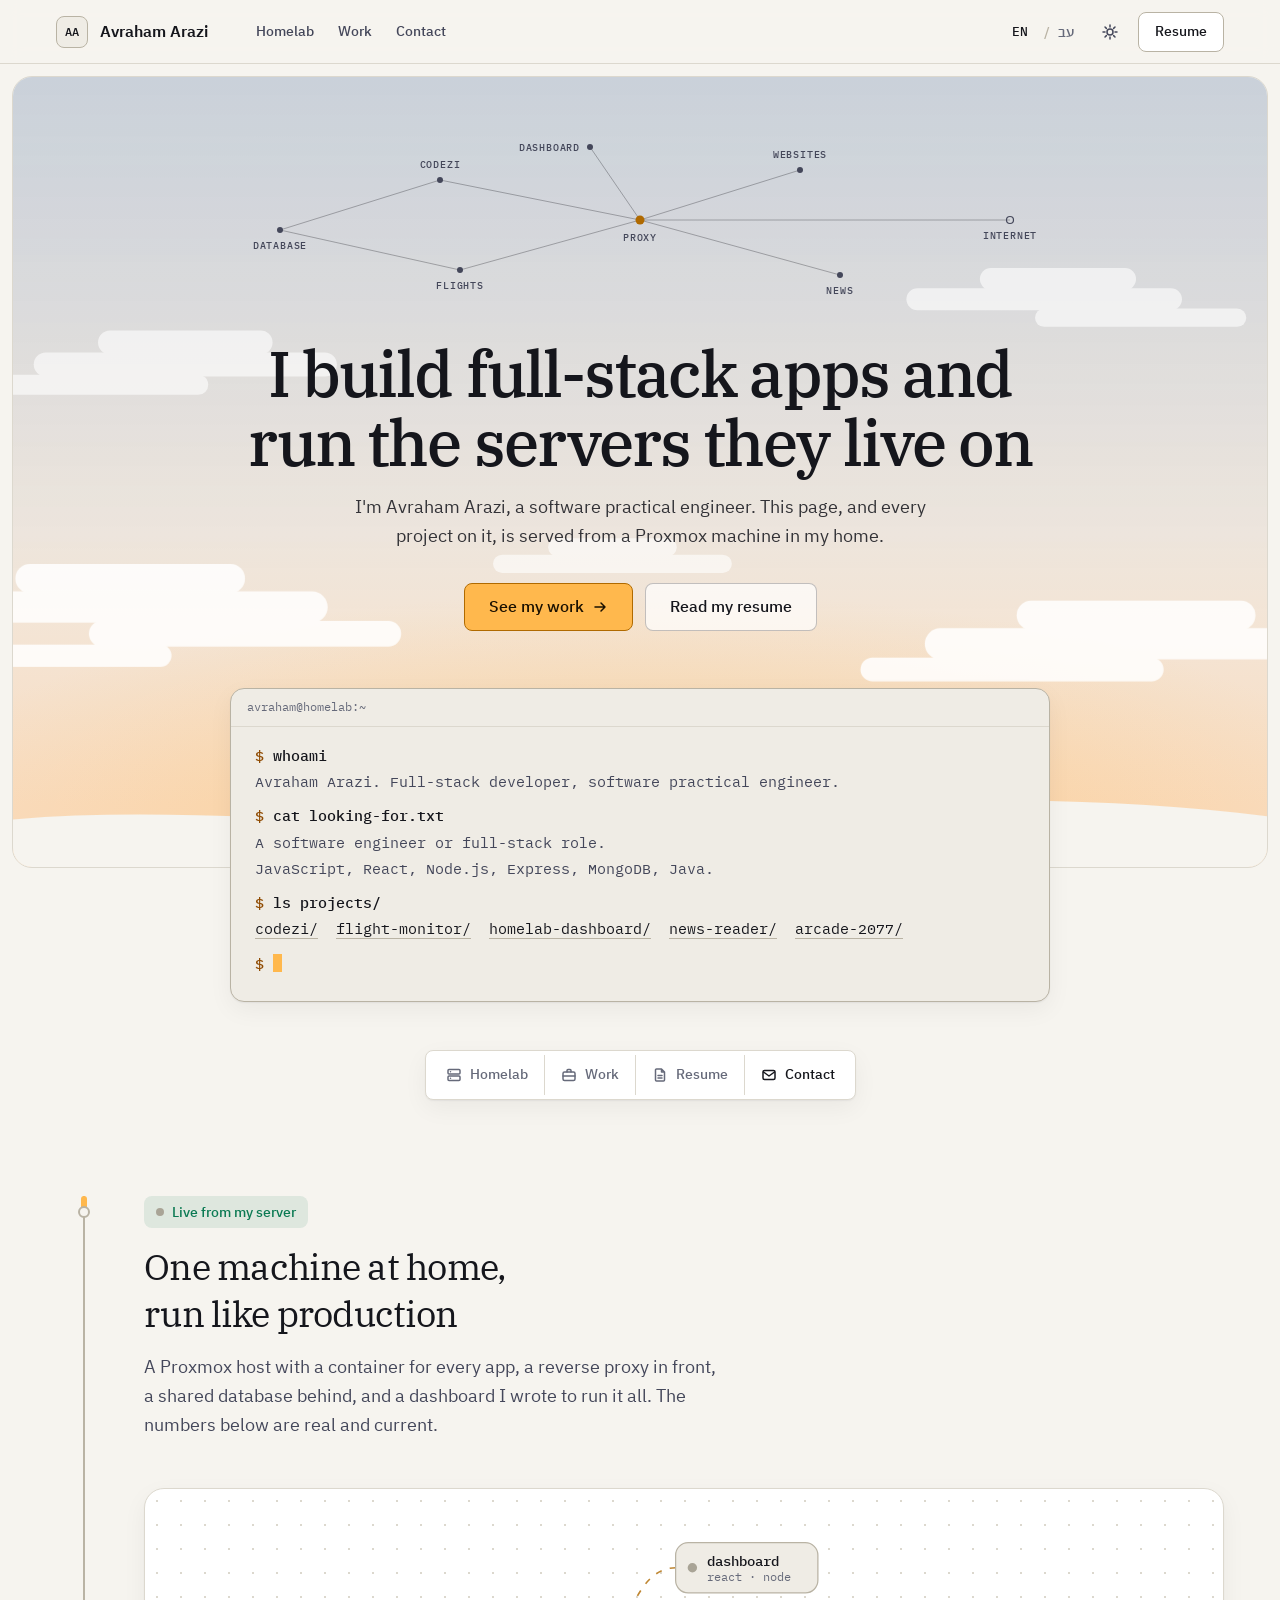
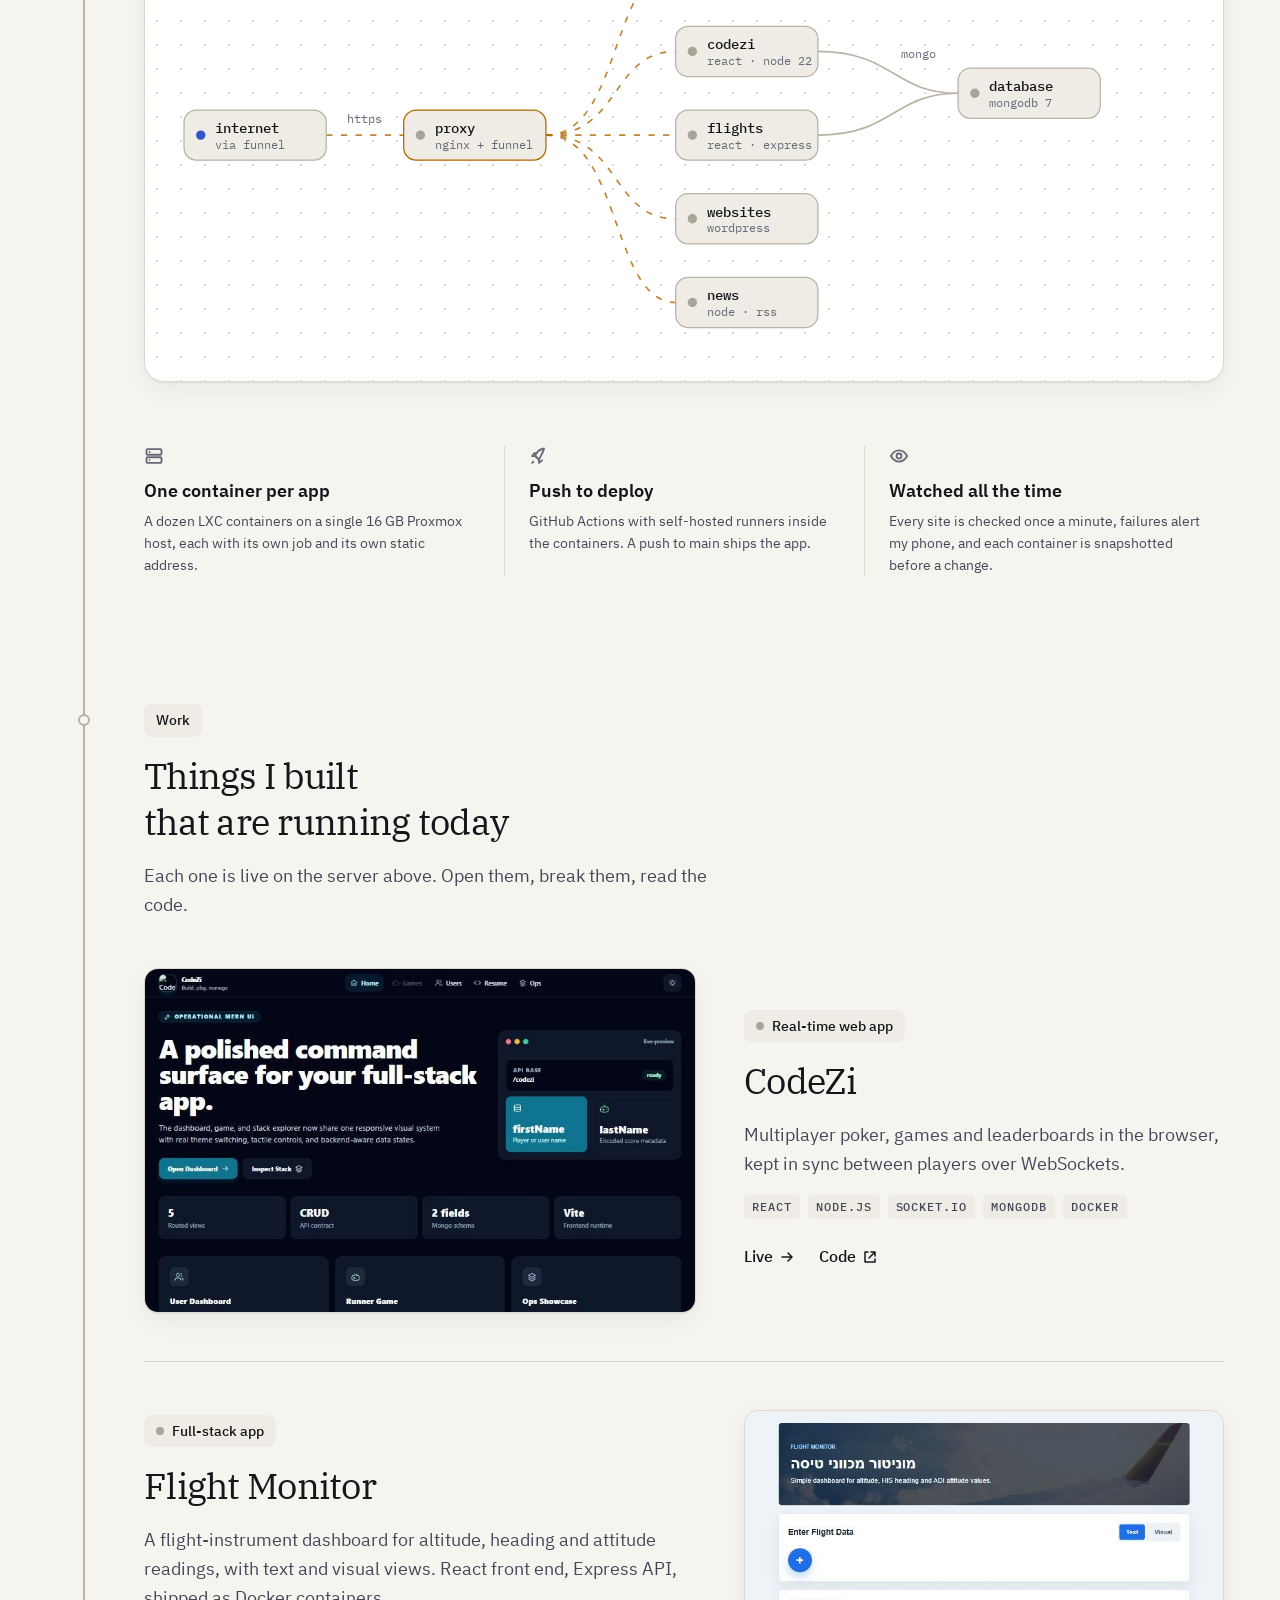
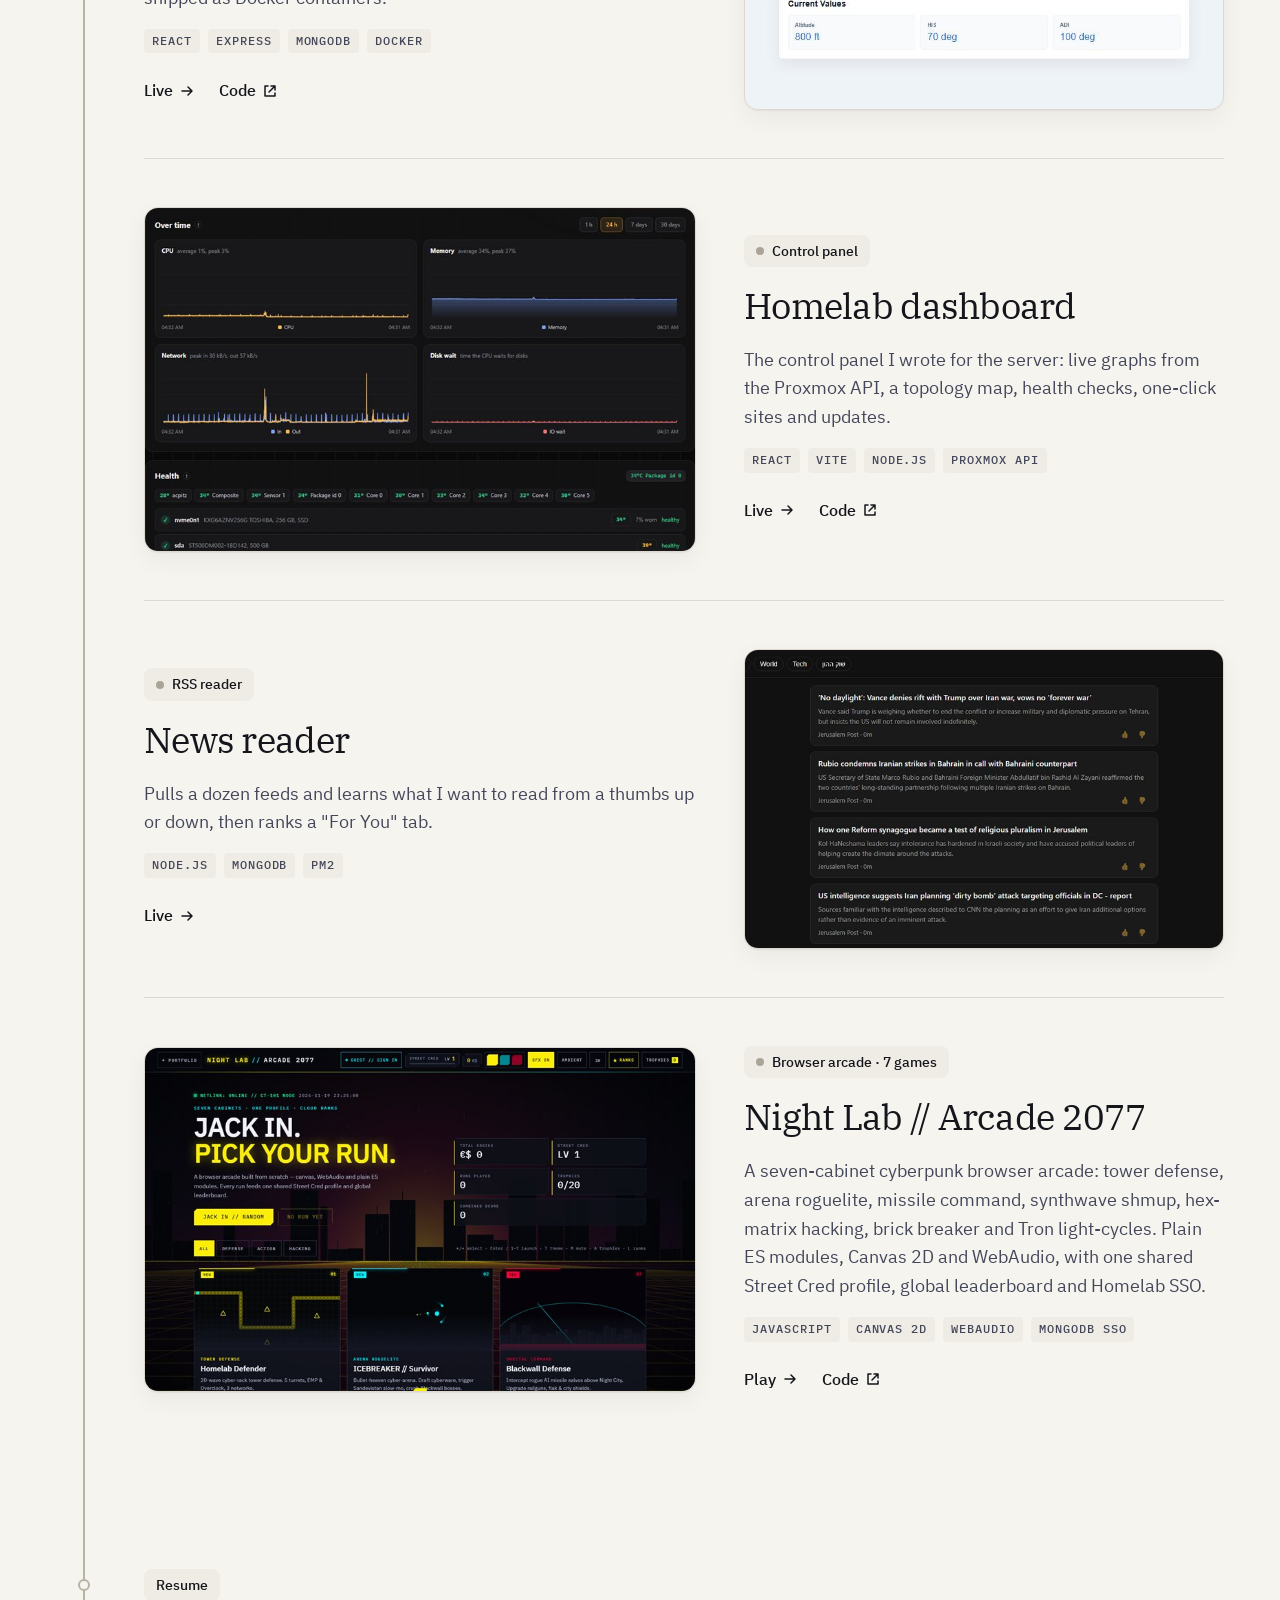
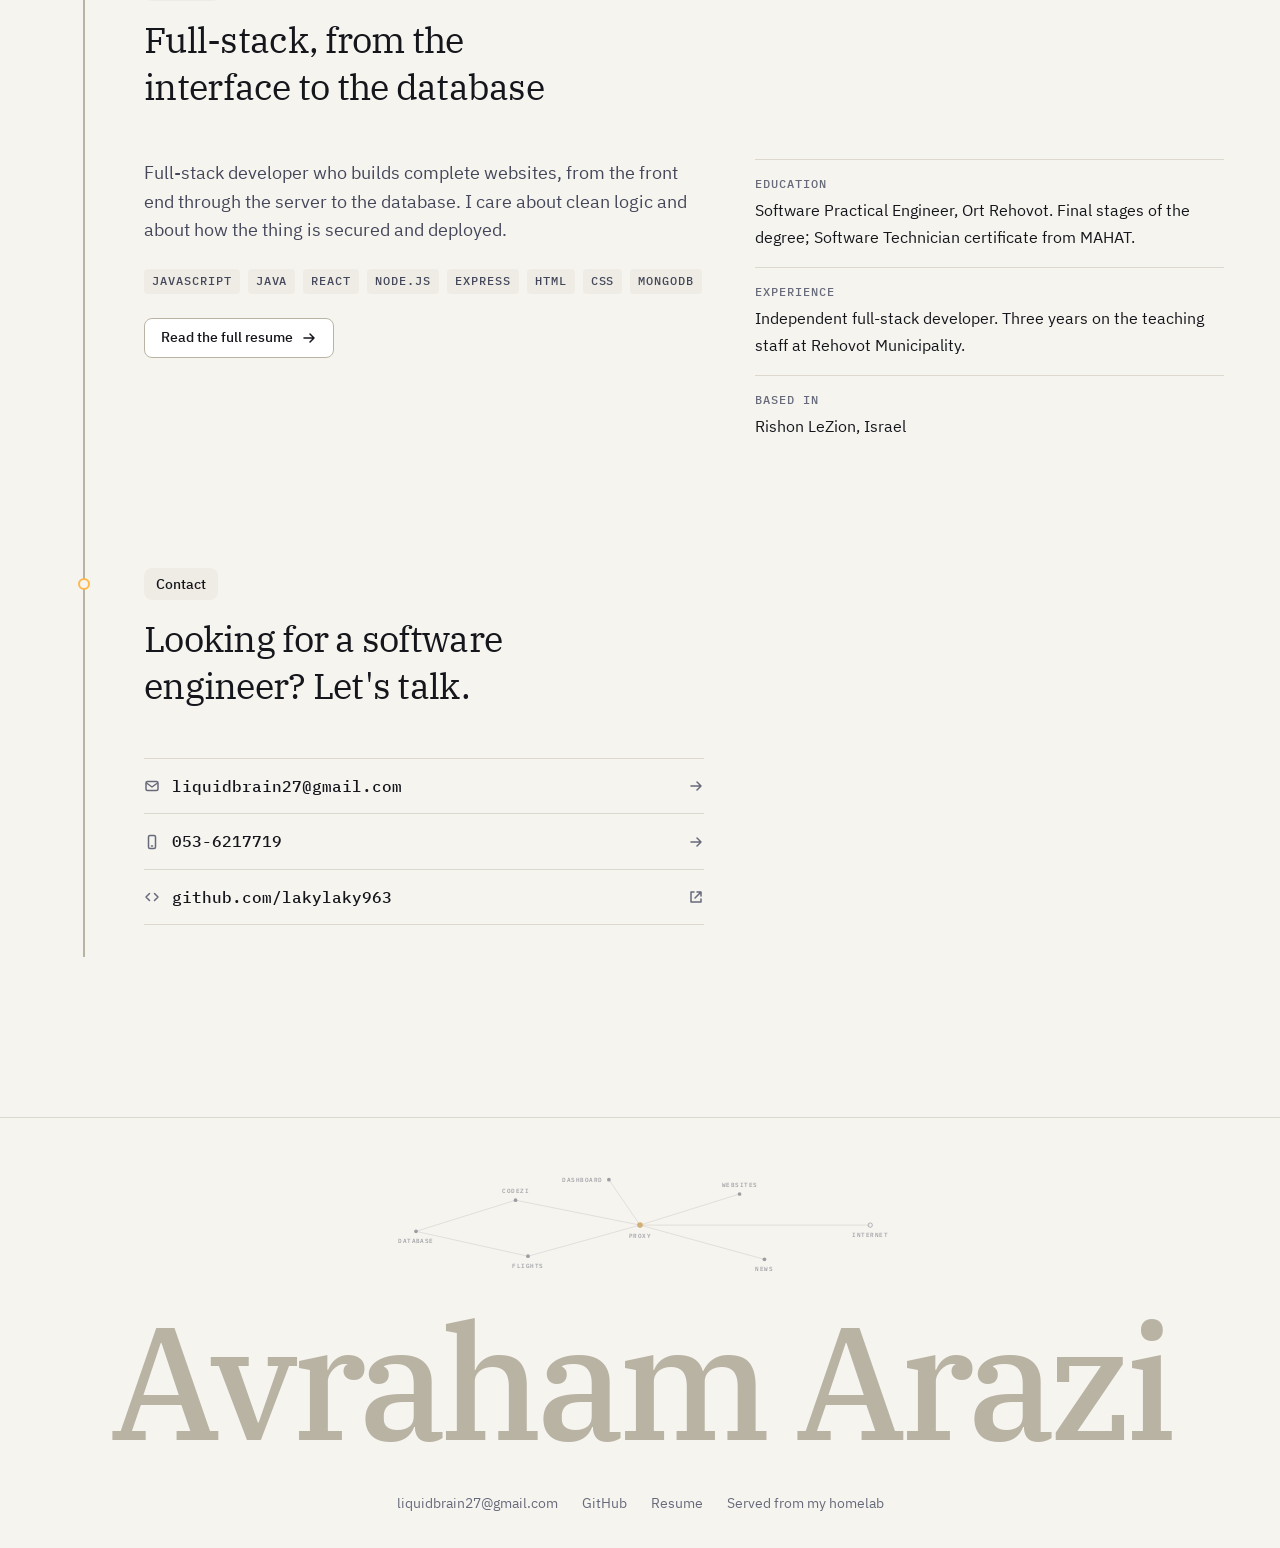
==== commit 83325dbb: "Polish pass: Arcade 2077 hub & 7 games (mobile, perf, themes, Hebrew/RTL, balance) + portfolio Arcad" ====
--- a/index.html
+++ b/index.html
@@ -109,7 +109,7 @@
         <p class="out" data-line>A software engineer or full-stack role.
 JavaScript, React, Node.js, Express, MongoDB, Java.</p>
         <p class="cmd" data-line>ls projects/</p>
-        <p class="out" data-line><a href="#p-codezi">codezi/</a>  <a href="#p-flights">flight-monitor/</a>  <a href="#p-dashboard">homelab-dashboard/</a>  <a href="#p-news">news-reader/</a>  <a href="#p-game">homelab-defender/</a></p>
+        <p class="out" data-line><a href="#p-codezi">codezi/</a>  <a href="#p-flights">flight-monitor/</a>  <a href="#p-dashboard">homelab-dashboard/</a>  <a href="#p-news">news-reader/</a>  <a href="#p-game">arcade-2077/</a></p>
         <p class="cmd" data-line><span class="cursor" aria-hidden="true"></span></p>
       </div>
     </div>
@@ -180,57 +180,57 @@
       </div>
 
       <article class="project" id="p-codezi">
-        <a class="shot" href="https://central-proxy.bluebuck-tailor.ts.net/codezi/"><img src="img/codezi.jpg" width="800" height="500" loading="lazy" alt="CodeZi home screen"></a>
+        <a class="shot" href="/codezi/"><img src="img/codezi.jpg" width="800" height="500" loading="lazy" alt="CodeZi home screen"></a>
         <div class="project-text">
           <span class="pill"><span class="dot" data-site="codezi"></span>Real-time web app</span>
           <h2>CodeZi</h2>
           <p class="lead">Multiplayer poker, games and leaderboards in the browser, kept in sync between players over WebSockets.</p>
           <ul class="tags"><li class="tag">React</li><li class="tag">Node.js</li><li class="tag">Socket.io</li><li class="tag">MongoDB</li><li class="tag">Docker</li></ul>
-          <div class="project-links"><a class="quiet" href="https://central-proxy.bluebuck-tailor.ts.net/codezi/">Live <svg class="icon"><use href="#i-arrow"/></svg></a><a class="quiet" href="https://github.com/lakylaky963/CodeZi-Homelab">Code <svg class="icon"><use href="#i-out"/></svg></a></div>
+          <div class="project-links"><a class="quiet" href="/codezi/">Live <svg class="icon"><use href="#i-arrow"/></svg></a><a class="quiet" href="https://github.com/lakylaky963/CodeZi-Homelab">Code <svg class="icon"><use href="#i-out"/></svg></a></div>
         </div>
       </article>
 
       <article class="project" id="p-flights">
-        <a class="shot" href="https://central-proxy.bluebuck-tailor.ts.net/docker-avi/"><img src="img/flights.jpg" width="800" height="500" loading="lazy" alt="Flight Monitor showing altitude, heading and attitude values"></a>
+        <a class="shot" href="/docker-avi/"><img src="img/flights.jpg" width="800" height="500" loading="lazy" alt="Flight Monitor showing altitude, heading and attitude values"></a>
         <div class="project-text">
           <span class="pill"><span class="dot" data-site="flights"></span>Full-stack app</span>
           <h2>Flight Monitor</h2>
           <p class="lead">A flight-instrument dashboard for altitude, heading and attitude readings, with text and visual views. React front end, Express API, shipped as Docker containers.</p>
           <ul class="tags"><li class="tag">React</li><li class="tag">Express</li><li class="tag">MongoDB</li><li class="tag">Docker</li></ul>
-          <div class="project-links"><a class="quiet" href="https://central-proxy.bluebuck-tailor.ts.net/docker-avi/">Live <svg class="icon"><use href="#i-arrow"/></svg></a><a class="quiet" href="https://github.com/home-lab-TH/shachar_b_avi">Code <svg class="icon"><use href="#i-out"/></svg></a></div>
+          <div class="project-links"><a class="quiet" href="/docker-avi/">Live <svg class="icon"><use href="#i-arrow"/></svg></a><a class="quiet" href="https://github.com/home-lab-TH/shachar_b_avi">Code <svg class="icon"><use href="#i-out"/></svg></a></div>
         </div>
       </article>
 
       <article class="project" id="p-dashboard">
-        <a class="shot" href="https://central-proxy.bluebuck-tailor.ts.net/"><img src="img/dashboard.jpg" width="800" height="500" loading="lazy" alt="Homelab dashboard showing live CPU, memory, network and disk graphs"></a>
+        <a class="shot" href="/"><img src="img/dashboard.jpg" width="800" height="500" loading="lazy" alt="Homelab dashboard showing live CPU, memory, network and disk graphs"></a>
         <div class="project-text">
           <span class="pill"><span class="dot" data-site="dashboard"></span>Control panel</span>
           <h2>Homelab dashboard</h2>
           <p class="lead">The control panel I wrote for the server: live graphs from the Proxmox API, a topology map, health checks, one-click sites and updates.</p>
           <ul class="tags"><li class="tag">React</li><li class="tag">Vite</li><li class="tag">Node.js</li><li class="tag">Proxmox API</li></ul>
-          <div class="project-links"><a class="quiet" href="https://central-proxy.bluebuck-tailor.ts.net/">Live <svg class="icon"><use href="#i-arrow"/></svg></a><a class="quiet" href="https://github.com/home-lab-TH/landingPage">Code <svg class="icon"><use href="#i-out"/></svg></a></div>
+          <div class="project-links"><a class="quiet" href="/">Live <svg class="icon"><use href="#i-arrow"/></svg></a><a class="quiet" href="https://github.com/home-lab-TH/landingPage">Code <svg class="icon"><use href="#i-out"/></svg></a></div>
         </div>
       </article>
 
       <article class="project" id="p-news">
-        <a class="shot" href="https://central-proxy.bluebuck-tailor.ts.net/news/"><img src="img/news.jpg" width="800" height="500" loading="lazy" alt="News reader showing a ranked list of headlines with thumbs up and down"></a>
+        <a class="shot" href="/news/"><img src="img/news.jpg" width="800" height="500" loading="lazy" alt="News reader showing a ranked list of headlines with thumbs up and down"></a>
         <div class="project-text">
           <span class="pill"><span class="dot" data-site="route:news"></span>RSS reader</span>
           <h2>News reader</h2>
           <p class="lead">Pulls a dozen feeds and learns what I want to read from a thumbs up or down, then ranks a "For You" tab.</p>
           <ul class="tags"><li class="tag">Node.js</li><li class="tag">MongoDB</li><li class="tag">pm2</li></ul>
-          <div class="project-links"><a class="quiet" href="https://central-proxy.bluebuck-tailor.ts.net/news/">Live <svg class="icon"><use href="#i-arrow"/></svg></a></div>
+          <div class="project-links"><a class="quiet" href="/news/">Live <svg class="icon"><use href="#i-arrow"/></svg></a></div>
         </div>
       </article>
 
       <article class="project" id="p-game">
-        <a class="shot" href="game/"><img src="img/game.jpg" width="800" height="500" loading="lazy" alt="Homelab Defender: tower-defense board with firewall and cryo towers stopping bots along an amber data bus"></a>
-        <div class="project-text">
-          <span class="pill">Browser game</span>
-          <h2>Homelab Defender</h2>
-          <p class="lead">A tower-defense game about protecting a server rack: 5 towers, 6 enemy types, 3 maps, 20 waves and an endless mode. Plain JavaScript modules, no libraries, plays on a phone.</p>
-          <ul class="tags"><li class="tag">JavaScript</li><li class="tag">Canvas</li><li class="tag">WebAudio</li></ul>
-          <div class="project-links"><a class="quiet" href="game/">Play <svg class="icon"><use href="#i-arrow"/></svg></a></div>
+        <a class="shot" href="/game/?lang=en"><img src="img/game.jpg" width="800" height="500" loading="lazy" alt="Night Lab // Arcade 2077: cyberpunk browser arcade hub with seven neon canvas games, live mini-previews, Street Cred progression and global leaderboard"></a>
+        <div class="project-text">
+          <span class="pill"><span class="dot" data-site="route:game"></span>Browser arcade · 7 games</span>
+          <h2>Night Lab // Arcade 2077</h2>
+          <p class="lead">A seven-cabinet cyberpunk browser arcade: tower defense, arena roguelite, missile command, synthwave shmup, hex-matrix hacking, brick breaker and Tron light-cycles. Plain ES modules, Canvas 2D and WebAudio, with one shared Street Cred profile, global leaderboard and Homelab SSO.</p>
+          <ul class="tags"><li class="tag">JavaScript</li><li class="tag">Canvas 2D</li><li class="tag">WebAudio</li><li class="tag">MongoDB SSO</li></ul>
+          <div class="project-links"><a class="quiet" href="/game/?lang=en">Play <svg class="icon"><use href="#i-arrow"/></svg></a><a class="quiet" href="https://github.com/lakylaky963/portfolio/tree/main/game">Code <svg class="icon"><use href="#i-out"/></svg></a></div>
         </div>
       </article>    </section>
 
--- a/css/site.css
+++ b/css/site.css
@@ -77,7 +77,7 @@
 .lang a:hover, .lang a[aria-current] { color: var(--text); }
 .lang a + a::before { content: '/'; margin-inline-end: var(--s-2); color: var(--line-strong); }
 .lang a[lang="he"] { font-family: var(--sans); font-size: 14px; }
-.lang a { display: inline-flex; }
+.lang a { display: inline-flex; align-items: center; }
 
 /* ---------- buttons, links, pills, tags ---------- */
 .btn { display: inline-flex; align-items: center; gap: var(--s-2); height: 40px; padding: 0 var(--s-4); border-radius: var(--r-md); font-size: 14px; font-weight: 500; white-space: nowrap; border: 1px solid var(--line-strong); background: var(--surface); color: var(--text); transition: border-color .15s ease-out, filter .15s ease-out, background-color .15s ease-out; }
@@ -188,7 +188,7 @@
 
 /* ---------- panels ---------- */
 .panel { background: var(--surface); border: 1px solid var(--line); border-radius: var(--r-xl); box-shadow: var(--shadow); }
-.topo { padding: var(--s-4); overflow-x: auto; background-image: radial-gradient(var(--line) 1px, transparent 1.5px); background-size: 24px 24px; }
+.topo { padding: var(--s-4); overflow-x: auto; direction: ltr; background-image: radial-gradient(var(--line) 1px, transparent 1.5px); background-size: 24px 24px; }
 .topo svg { min-width: 640px; width: 100%; height: auto; direction: ltr; }
 .edge { fill: none; stroke: var(--line-strong); stroke-width: 1.6; }
 .edge.live { stroke: var(--accent-mark); stroke-dasharray: 6 8; animation: flow 1.6s linear infinite; opacity: .8; }
@@ -280,7 +280,7 @@
 .footer { margin-top: var(--s-8); border-top: 1px solid var(--line); padding: var(--s-7) var(--s-4) var(--s-6); text-align: center; overflow: hidden; }
 .footer .constellation { margin: 0 auto; opacity: .5; width: min(560px, 100%); }
 .footer .constellation text { display: none; }
-.wordmark { font: 500 clamp(56px, 13vw, 190px)/1 var(--serif); letter-spacing: -.04em; color: var(--line-strong); white-space: nowrap; margin-block: var(--s-4) var(--s-6); user-select: none; }
+.wordmark { font: 500 clamp(44px, 12.5vw, 190px)/1 var(--serif); letter-spacing: -.04em; color: var(--line-strong); white-space: nowrap; margin-block: var(--s-4) var(--s-6); user-select: none; }
 .footer-row { display: flex; flex-wrap: wrap; justify-content: center; gap: var(--s-2) var(--s-5); font-size: 14px; color: var(--muted); }
 .footer-row a:hover { color: var(--text); }
 
@@ -291,7 +291,7 @@
 .headshot { width: 96px; height: 96px; border-radius: var(--r-lg); background: var(--raised); border: 1px solid var(--line-strong); display: grid; place-items: center; font: 500 24px/1 var(--mono); color: var(--text-2); }
 .resume-contact { display: flex; flex-wrap: wrap; gap: var(--s-2) var(--s-5); margin-top: var(--s-4); color: var(--text-2); }
 .resume-contact a:hover { color: var(--accent-text); }
-.resume-actions { display: flex; gap: var(--s-3); margin-top: var(--s-5); }
+.resume-actions { display: flex; flex-wrap: wrap; gap: var(--s-3); margin-top: var(--s-5); }
 .resume section { margin-top: var(--s-7); padding-top: var(--s-4); border-top: 1px solid var(--line); display: grid; gap: var(--s-4); }
 .entry { display: grid; gap: var(--s-2); }
 .entry + .entry { margin-top: var(--s-4); }
@@ -317,6 +317,8 @@
   .project:nth-of-type(even) .shot { order: 0; }
 }
 @media (max-width: 720px) {
+  .btn, .lang a, .chapterbar a, .quiet { min-height: 44px; }
+  .btn-icon, .lang a { min-width: 44px; align-items: center; justify-content: center; }
   .wall { grid-template-columns: repeat(2, minmax(0, 1fr)); }
   .facts { grid-template-columns: 1fr; gap: var(--s-5); }
   .facts li { padding-inline: 0; }
